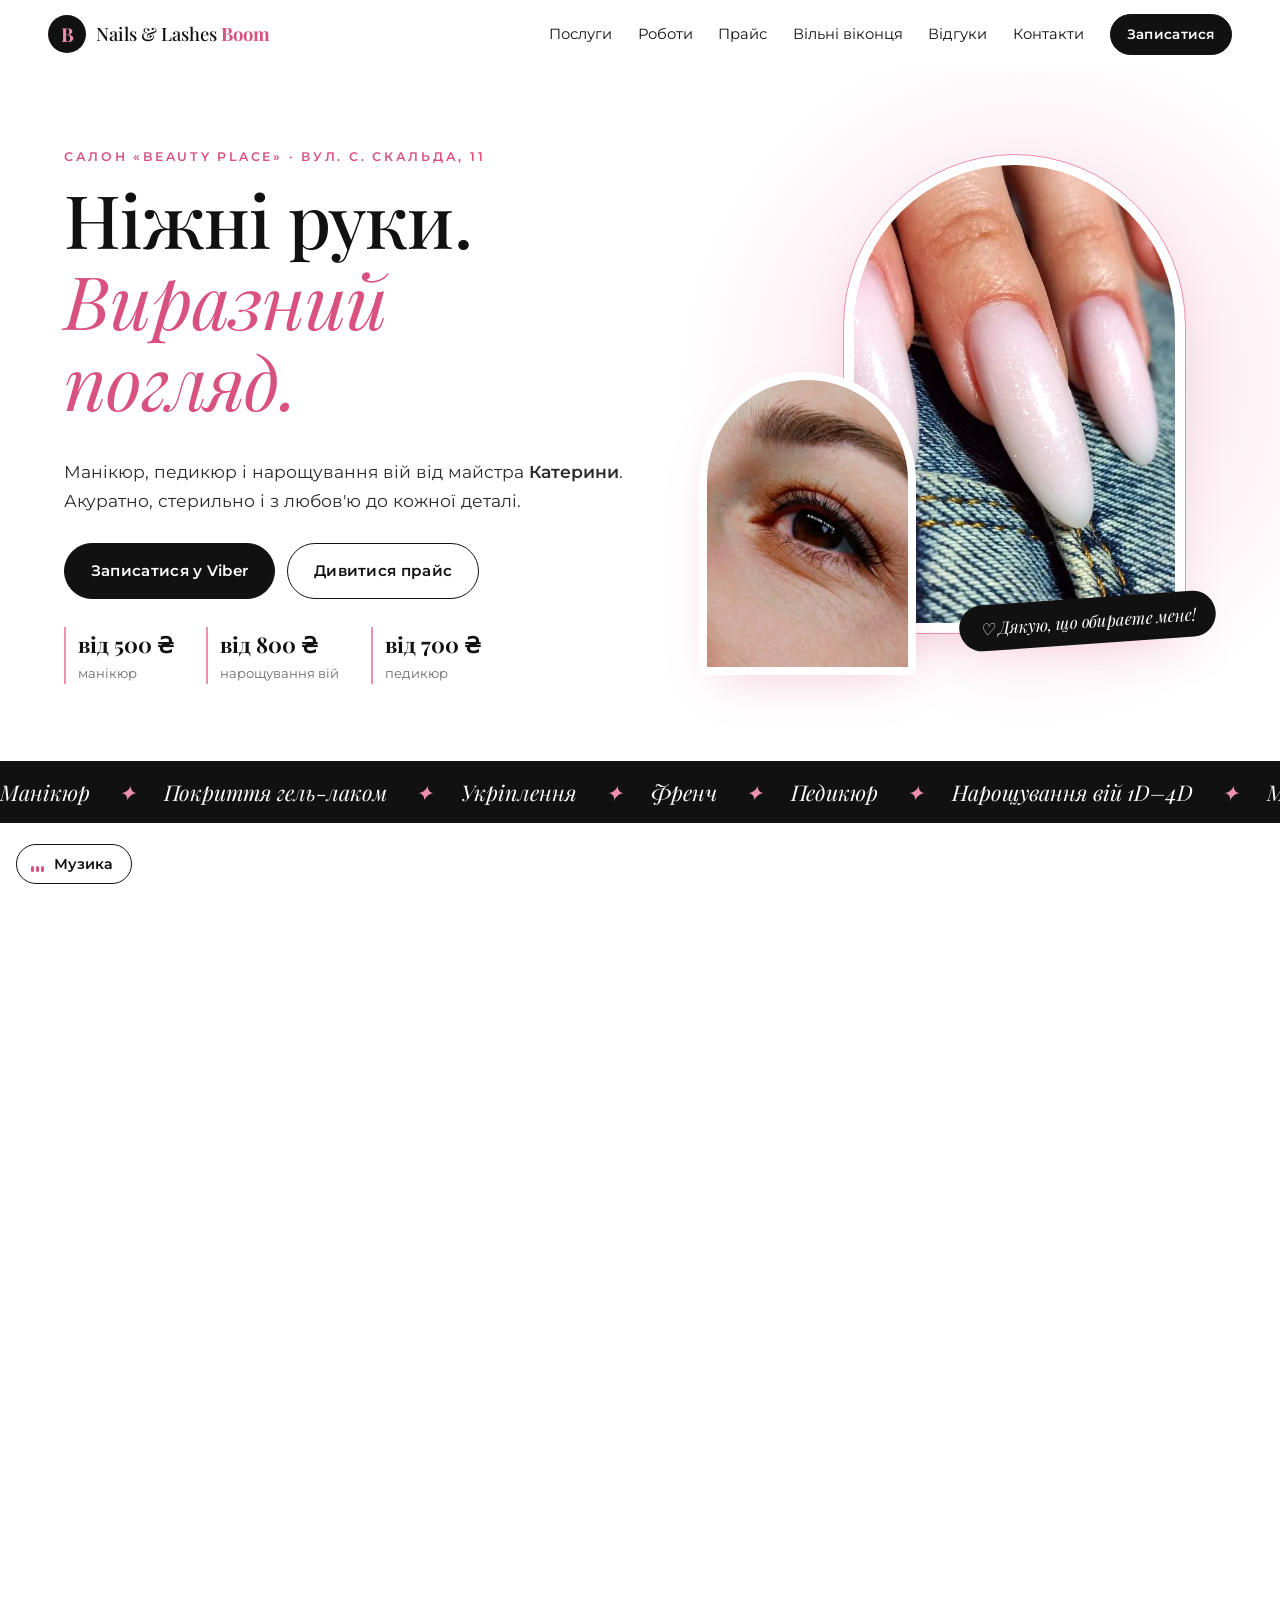
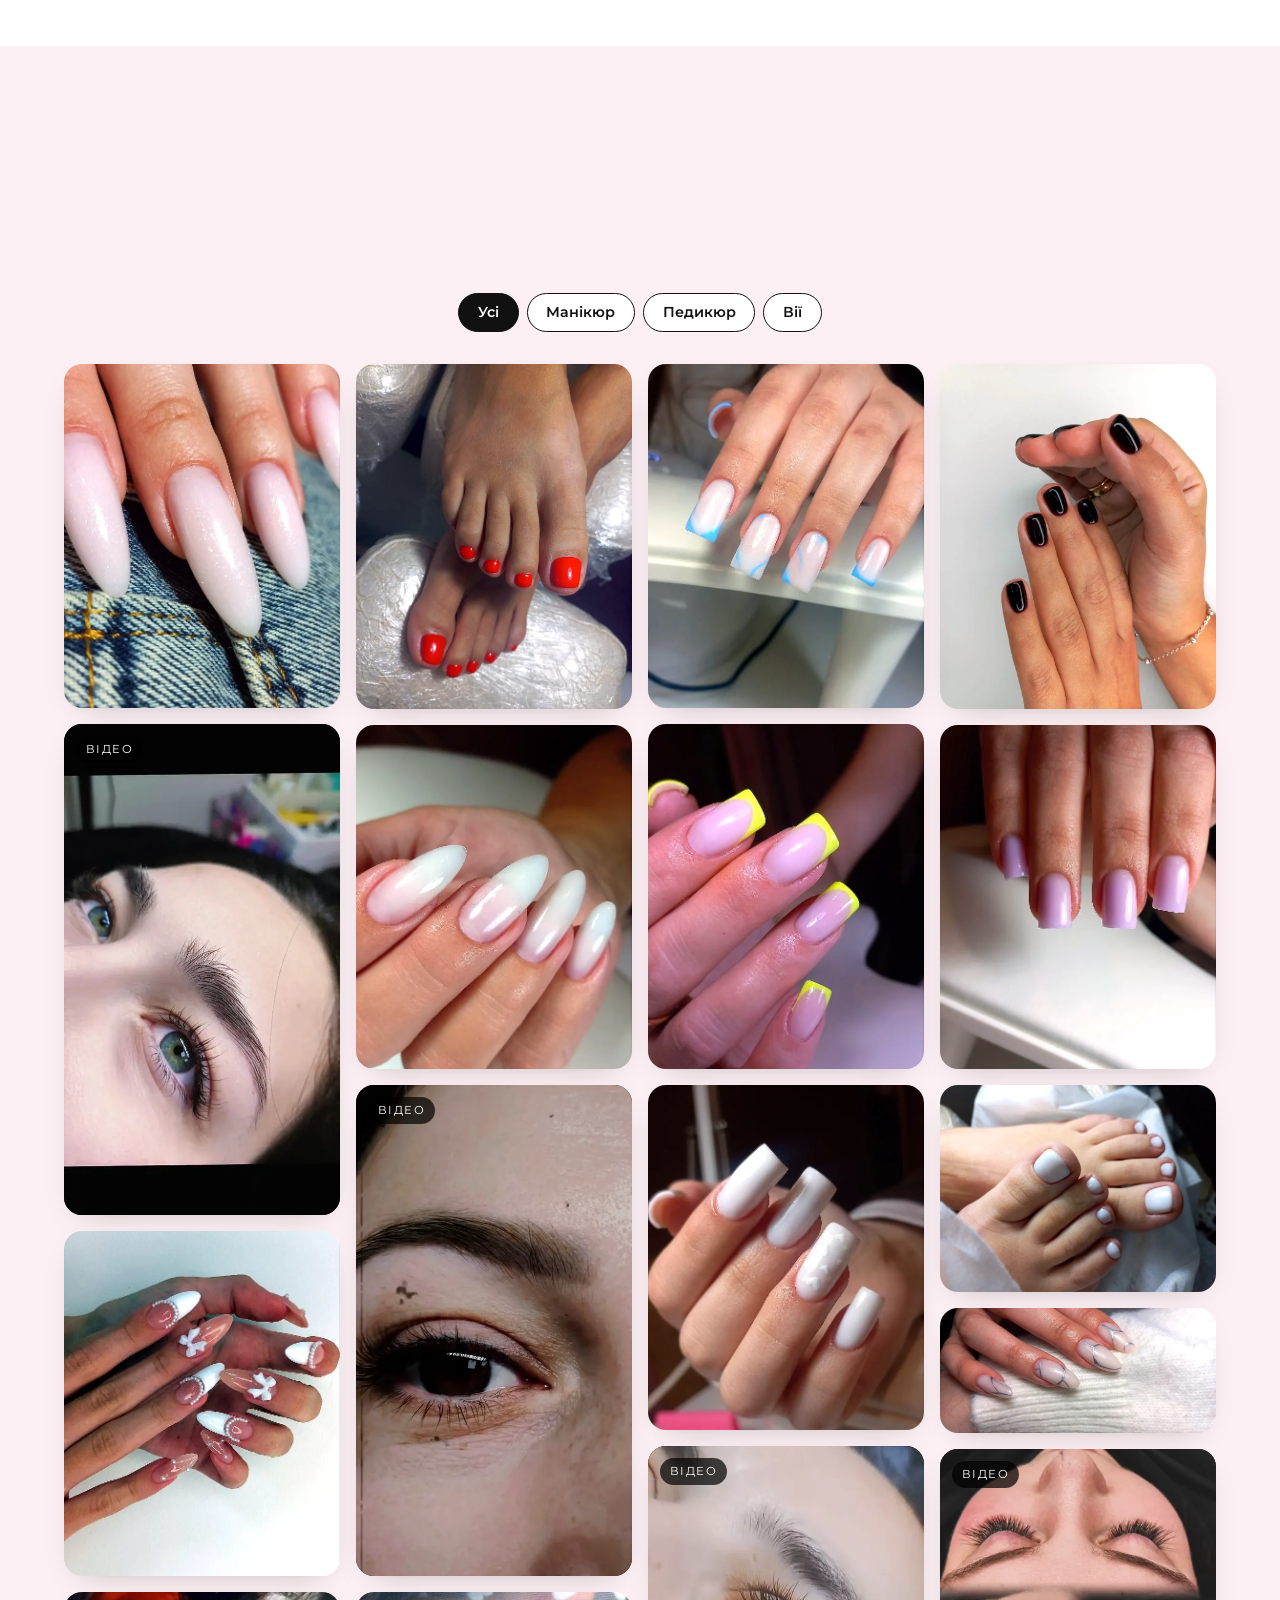
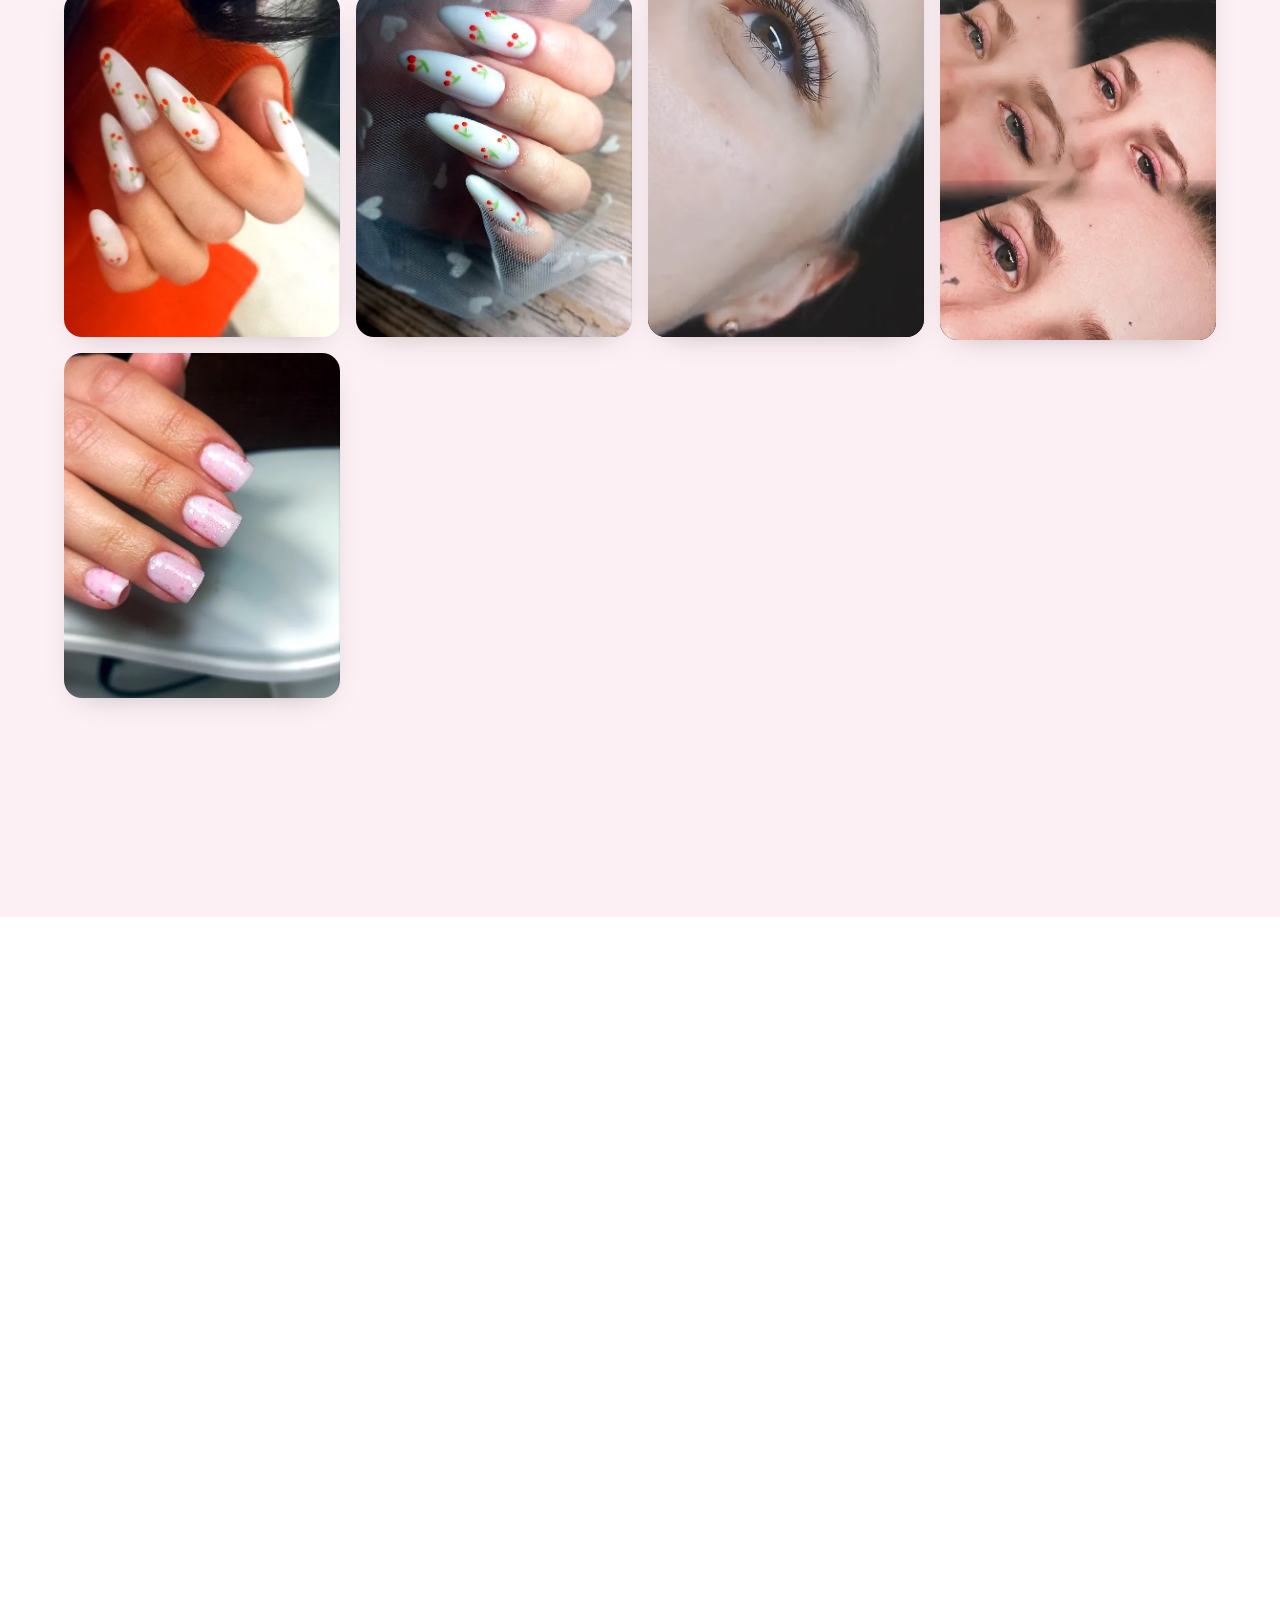
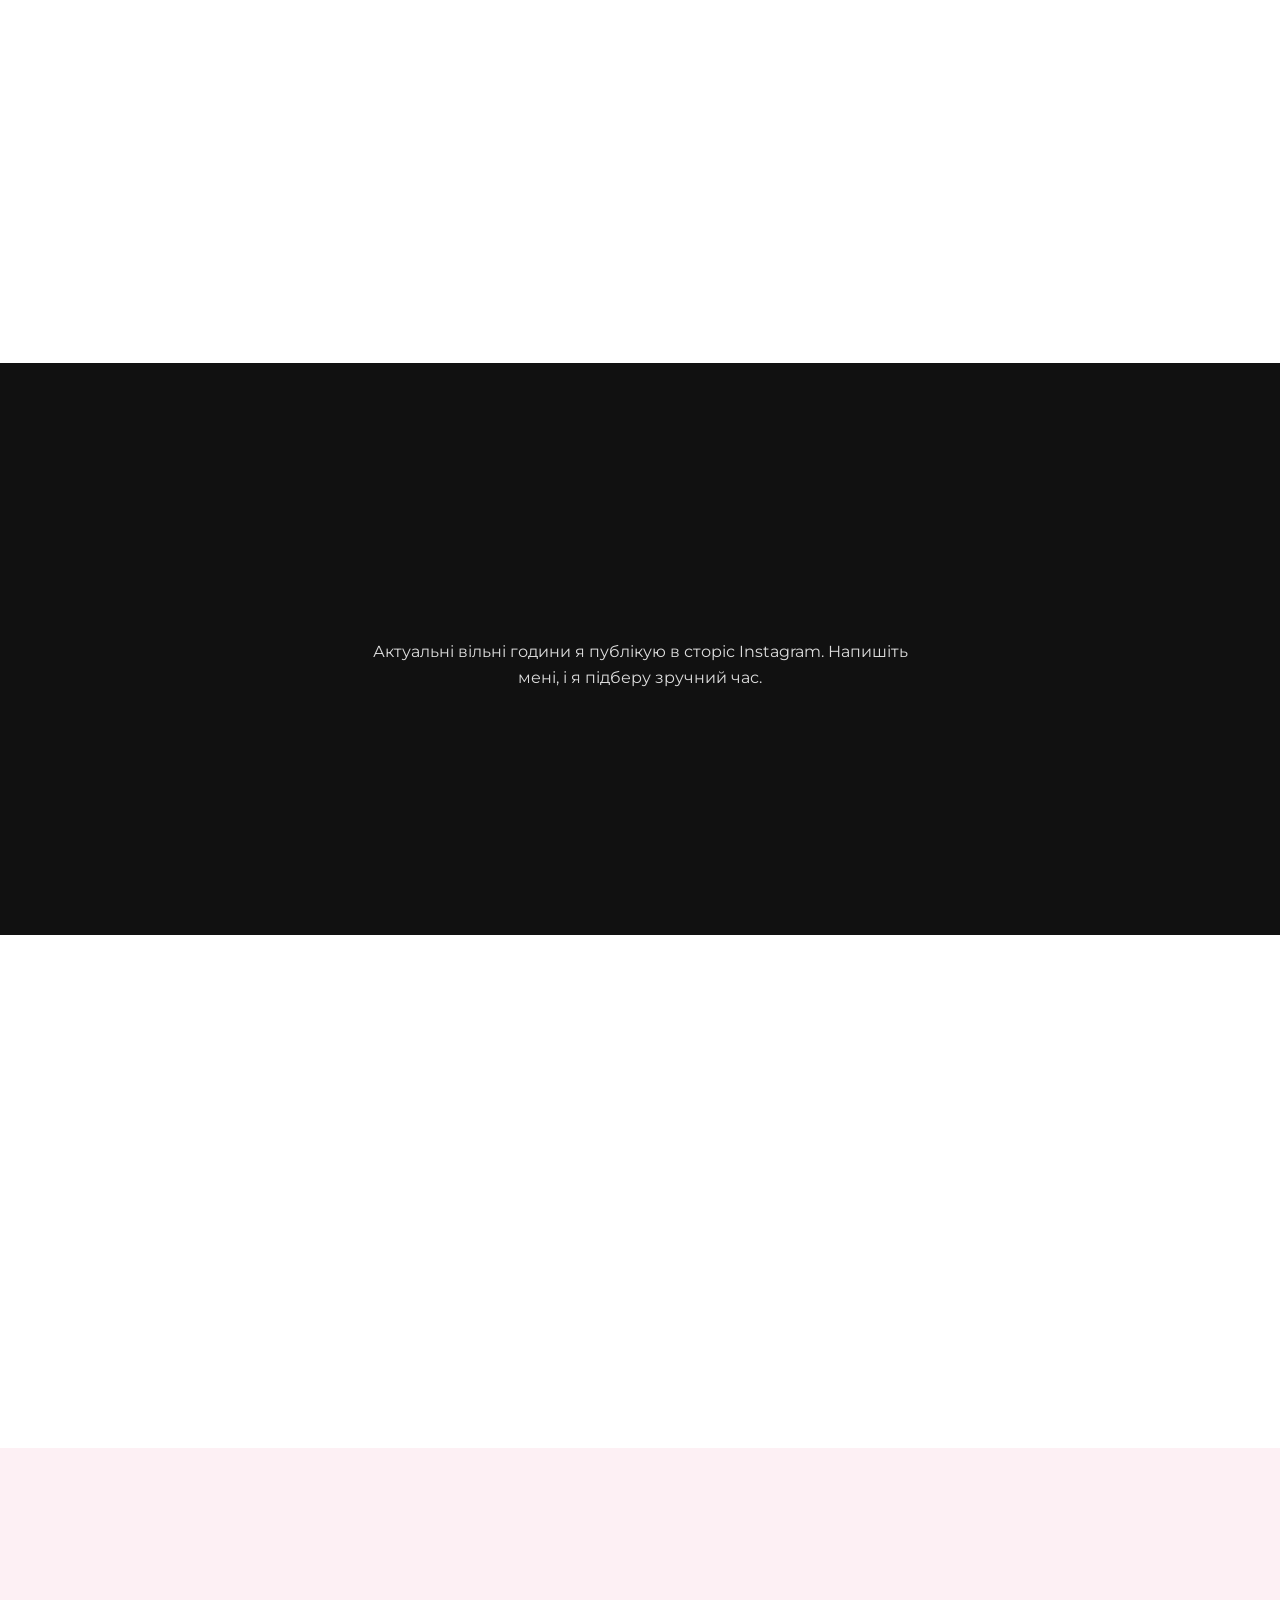
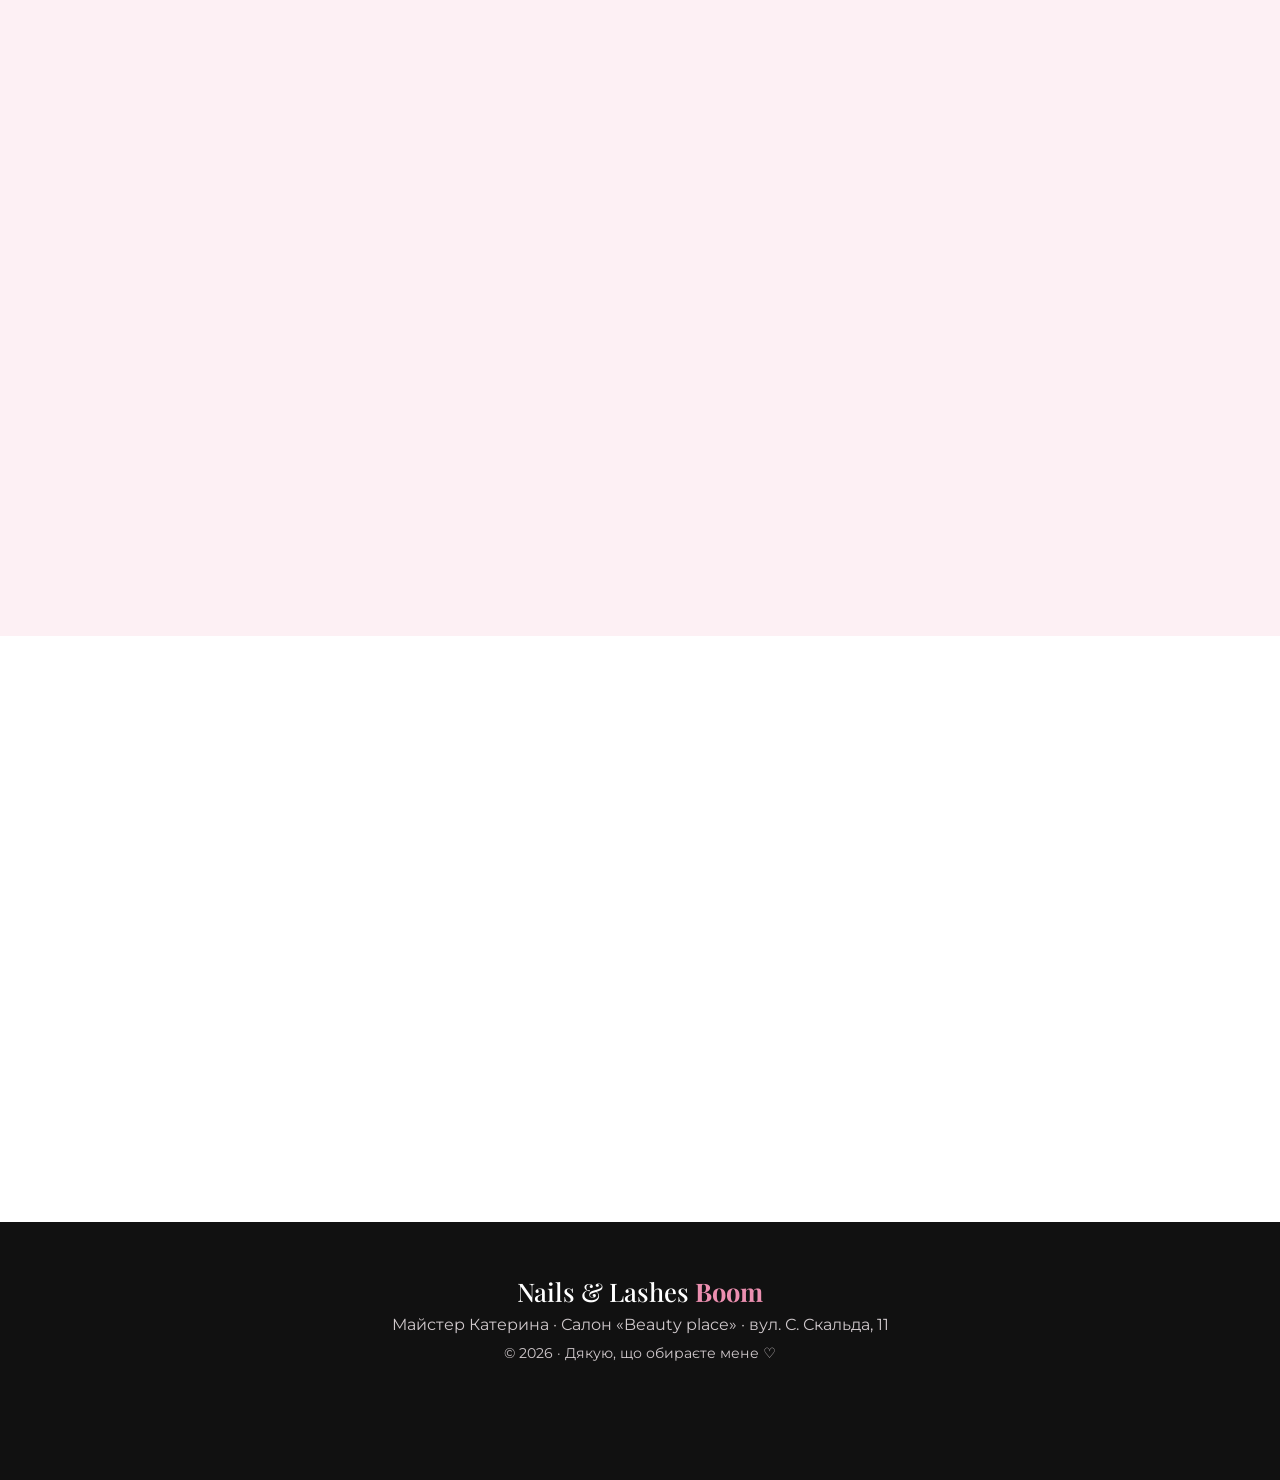
==== index.html @ 3e0c9d3a "Сайт майстра Катерини Co-Authored-By: Claude Opus 5.5 <noreply@anthropic.com>" ====
<!doctype html>
<html lang="uk">
<head>
<meta charset="utf-8">
<meta name="viewport" content="width=device-width, initial-scale=1, viewport-fit=cover">
<meta http-equiv="Content-Security-Policy" content="default-src 'none'; script-src 'self'; style-src 'self'; img-src 'self'; font-src 'self'; media-src 'self'; connect-src 'self'; manifest-src 'self'; frame-src https://www.youtube-nocookie.com; base-uri 'none'; form-action 'none'; object-src 'none'; upgrade-insecure-requests">
<meta name="referrer" content="no-referrer">
<meta http-equiv="Permissions-Policy" content="camera=(), microphone=(), geolocation=(), payment=(), usb=()">
<title>Nails &amp; Lashes Boom · Майстер Катерина · манікюр, педикюр, нарощування вій</title>
<meta name="description" content="Манікюр, педикюр і нарощування вій у салоні «Beauty place», вул. С. Скальда, 11. Майстер Катерина. Запис у Viber 099 284 52 28.">
<meta name="theme-color" content="#ffffff">
<meta property="og:title" content="Nails &amp; Lashes Boom · Майстер Катерина">
<meta property="og:description" content="Манікюр, педикюр, нарощування вій. Салон «Beauty place», вул. С. Скальда, 11.">
<meta property="og:image" content="nails-12.webp">
<meta property="og:type" content="website">
<link rel="icon" href="favicon.svg" type="image/svg+xml">
<link rel="manifest" href="site.webmanifest">
<link rel="preload" href="playfair-display-cyrillic-500-normal.woff2" as="font" type="font/woff2" crossorigin>
<link rel="preload" href="montserrat-cyrillic-400-normal.woff2" as="font" type="font/woff2" crossorigin>
<link rel="stylesheet" href="style.css">
<script src="app.js" defer></script>
</head>
<body>
<a class="skip" href="#main">Перейти до змісту</a>

<header class="top" id="top">
  <a class="brand" href="#top" aria-label="На початок">
    <span class="brand-mark">B</span>
    <span class="brand-text">Nails &amp; Lashes <b>Boom</b></span>
  </a>
  <button class="menu-btn" type="button" aria-expanded="false" aria-controls="nav" aria-label="Меню"><span></span><span></span></button>
  <nav id="nav" class="nav">
    <a href="#services">Послуги</a>
    <a href="#works">Роботи</a>
    <a href="#price">Прайс</a>
    <a href="#free">Вільні віконця</a>
    <a href="#reviews">Відгуки</a>
    <a href="#contacts">Контакти</a>
    <a class="btn btn-small" href="viber://chat?number=%2B380992845228">Записатися</a>
  </nav>
</header>

<main id="main">
  <section class="hero">
    <div class="hero-text reveal">
      <p class="eyebrow">Салон «Beauty place» · вул. С. Скальда, 11</p>
      <h1>Ніжні руки.<br><em>Виразний погляд.</em></h1>
      <p class="lead">Манікюр, педикюр і нарощування вій від майстра <b>Катерини</b>. Акуратно, стерильно і з любов'ю до кожної деталі.</p>
      <div class="cta">
        <a class="btn" href="viber://chat?number=%2B380992845228">Записатися у Viber</a>
        <a class="btn btn-ghost" href="#price">Дивитися прайс</a>
      </div>
      <ul class="hero-facts">
        <li><b>від 500 ₴</b><span>манікюр</span></li>
        <li><b>від 800 ₴</b><span>нарощування вій</span></li>
        <li><b>від 700 ₴</b><span>педикюр</span></li>
      </ul>
    </div>
    <div class="hero-art reveal">
      <div class="arch arch-main"><img src="nails-12.webp" alt="Ніжний рожевий манікюр з мигдалевою формою нігтів" width="577" height="721" fetchpriority="high"></div>
      <div class="arch arch-small"><img src="lashes-hero.webp" alt="Нарощені вії, крупний план" width="540" height="720"></div>
      <span class="sticker">♡ Дякую, що обираєте мене!</span>
    </div>
  </section>

  <div class="marquee" aria-hidden="true"><div class="marquee-track">
    <span>Манікюр</span><span>✦</span><span>Покриття гель-лаком</span><span>✦</span><span>Укріплення</span><span>✦</span><span>Френч</span><span>✦</span><span>Педикюр</span><span>✦</span><span>Нарощування вій 1D–4D</span><span>✦</span>
    <span>Манікюр</span><span>✦</span><span>Покриття гель-лаком</span><span>✦</span><span>Укріплення</span><span>✦</span><span>Френч</span><span>✦</span><span>Педикюр</span><span>✦</span><span>Нарощування вій 1D–4D</span><span>✦</span>
  </div></div>

  <section class="section" id="services">
    <div class="section-head reveal">
      <p class="eyebrow">Послуги</p>
      <h2>Що я роблю</h2>
    </div>
    <div class="services">
      <article class="service reveal">
        <img src="nails-02.webp" alt="Манікюр з дизайном: френч з перлинками і квіточками" width="577" height="721" loading="lazy">
        <div class="service-body">
          <h3>Манікюр і педикюр</h3>
          <p>Чистка, покриття, укріплення, корекція та дизайн: френч, блискітки, стемпінг, наліпки, мінімалізм.</p>
          <a class="more" href="https://www.instagram.com/nails_boom_02/" target="_blank" rel="noopener noreferrer">@nails_boom_02 →</a>
        </div>
      </article>
      <article class="service service-dark reveal">
        <img src="lashes-service.webp" alt="Нарощені вії, крупний план" width="540" height="700" loading="lazy">
        <div class="service-body">
          <h3>Нарощування вій</h3>
          <p>Класика, 1,5D, 2D, 3D, 4D, куточки та корекція. Підберу ефект під форму очей.</p>
          <a class="more" href="https://www.instagram.com/lashes_boom_02/" target="_blank" rel="noopener noreferrer">@lashes_boom_02 →</a>
        </div>
      </article>
    </div>
  </section>

  <section class="section section-tint" id="works">
    <div class="section-head reveal">
      <p class="eyebrow">Портфоліо</p>
      <h2>Мої роботи</h2>
    </div>
    <div class="tabs" role="tablist" aria-label="Категорії робіт">
      <button type="button" role="tab" class="tab is-active" aria-selected="true" data-filter="all">Усі</button>
      <button type="button" role="tab" class="tab" aria-selected="false" data-filter="nails">Манікюр</button>
      <button type="button" role="tab" class="tab" aria-selected="false" data-filter="pedi">Педикюр</button>
      <button type="button" role="tab" class="tab" aria-selected="false" data-filter="lashes">Вії</button>
    </div>
    <div class="gallery" id="gallery">
      <figure class="g nails"><a href="nails-12.webp"><img src="nails-12.webp" alt="Довгі мигдалеві нігті, ніжно-рожевий з шимером" width="577" height="721" loading="lazy"></a></figure>
      <figure class="g lashes tall"><video src="lashes-1.mp4" poster="lashes-1.webp" muted loop playsinline preload="none" aria-label="Відео: нарощування вій, результат"></video><span class="g-badge">відео</span></figure>
      <figure class="g nails"><a href="nails-02.webp"><img src="nails-02.webp" alt="Френч з перлинками і білими квіточками" width="577" height="721" loading="lazy"></a></figure>
      <figure class="g nails"><a href="nails-10.webp"><img src="nails-10.webp" alt="Мигдалеві нігті з вишеньками" width="577" height="721" loading="lazy"></a></figure>
      <figure class="g nails"><a href="nails-04.webp"><img src="nails-04.webp" alt="Рожевий манікюр з блискітками" width="577" height="721" loading="lazy"></a></figure>
      <figure class="g pedi"><a href="pedi-02.webp"><img src="pedi-02.webp" alt="Педикюр з яскравим червоним покриттям" width="900" height="1125" loading="lazy"></a></figure>
      <figure class="g nails"><a href="nails-01.webp"><img src="nails-01.webp" alt="Молочний мигдалевий манікюр" width="577" height="721" loading="lazy"></a></figure>
      <figure class="g lashes tall"><video src="lashes-2.mp4" poster="lashes-2.webp" muted loop playsinline preload="none" aria-label="Відео: вії до і після"></video><span class="g-badge">відео</span></figure>
      <figure class="g nails"><a href="nails-11.webp"><img src="nails-11.webp" alt="Білі нігті з вишеньками на фоні фатину" width="577" height="721" loading="lazy"></a></figure>
      <figure class="g nails"><a href="nails-03.webp"><img src="nails-03.webp" alt="Квадратні нігті з блакитним френчем" width="577" height="721" loading="lazy"></a></figure>
      <figure class="g nails"><a href="nails-08.webp"><img src="nails-08.webp" alt="Неоновий жовтий френч" width="577" height="721" loading="lazy"></a></figure>
      <figure class="g nails"><a href="nails-07.webp"><img src="nails-07.webp" alt="Сірі нігті з об'ємним дизайном" width="577" height="721" loading="lazy"></a></figure>
      <figure class="g lashes tall"><video src="lashes-3.mp4" poster="lashes-3.webp" muted loop playsinline preload="none" aria-label="Відео: процес нарощування вій"></video><span class="g-badge">відео</span></figure>
      <figure class="g nails"><a href="nails-09.webp"><img src="nails-09.webp" alt="Короткі нігті, глибокий бордовий колір" width="900" height="1125" loading="lazy"></a></figure>
      <figure class="g nails"><a href="nails-06.webp"><img src="nails-06.webp" alt="Бузковий манікюр, квадратна форма" width="577" height="721" loading="lazy"></a></figure>
      <figure class="g pedi wide"><a href="pedi-01.webp"><img src="pedi-01.webp" alt="Педикюр з білим покриттям" width="900" height="675" loading="lazy"></a></figure>
      <figure class="g nails wide"><a href="nails-05.webp"><img src="nails-05.webp" alt="Нюдовий манікюр з тонкими лініями" width="900" height="406" loading="lazy"></a></figure>
      <figure class="g lashes tall"><video src="lashes-4.mp4" poster="lashes-4.webp" muted loop playsinline preload="none" aria-label="Відео: ефект нарощених вій"></video><span class="g-badge">відео</span></figure>
    </div>
    <p class="center reveal"><a class="btn btn-ghost" href="https://www.instagram.com/nails_boom_02/" target="_blank" rel="noopener noreferrer">Більше робіт в Instagram</a></p>
  </section>

  <section class="section" id="price">
    <div class="section-head reveal">
      <p class="eyebrow">Прайс</p>
      <h2>Ціни, ₴</h2>
    </div>
    <div class="price-grid">
      <div class="price-card reveal">
        <h3>Манікюр</h3>
        <ul class="plist">
          <li><span>Манікюр (чистка)</span><b>500</b></li>
          <li><span>Покриття / корекція з укріпленням, S</span><b>800</b></li>
          <li><span>Покриття / корекція з укріпленням, M</span><b>900</b></li>
          <li><span>Зняття (від іншого майстра)</span><b>100</b></li>
          <li><span>Зняття + манікюр (без покриття)</span><b>600</b></li>
          <li><span>Ремонт / нарощення 1 нігтя</span><b>50</b></li>
          <li><span>Дизайн 1 нігтя</span><b>10</b></li>
        </ul>
        <p class="tags"><span>Френч</span><span>Блискітки</span><span>Наліпки</span><span>Стемпінг</span><span>Мінімалізм</span></p>
      </div>
      <div class="price-card reveal">
        <h3>Педикюр</h3>
        <ul class="plist">
          <li><span>Гігієна <small>чистка стопи і пальців без покриття</small></span><b>700</b></li>
          <li><span>Естетика <small>чистка пальців + покриття</small></span><b>800</b></li>
          <li><span>Комплекс <small>чистка стопи і пальців + покриття</small></span><b>900</b></li>
        </ul>
      </div>
      <div class="price-card price-dark reveal">
        <h3>Нарощування вій</h3>
        <ul class="plist">
          <li><span>Класика</span><b>800</b></li>
          <li><span>1,5D</span><b>850</b></li>
          <li><span>2D</span><b>900</b></li>
          <li><span>3D</span><b>950</b></li>
          <li><span>4D</span><b>1000</b></li>
          <li><span>Корекція</span><b>700</b></li>
          <li><span>Куточки</span><b>500</b></li>
          <li><span>Зняття (від іншого майстра)</span><b>200</b></li>
        </ul>
      </div>
    </div>
    <p class="center small reveal"><a href="price.jpg" download>Завантажити прайс картинкою</a></p>
  </section>

  <section class="section section-dark" id="free">
    <div class="section-head reveal">
      <p class="eyebrow">Запис</p>
      <h2>Вільні віконця</h2>
      <p class="muted" id="free-updated"></p>
    </div>
    <div class="slots" id="slots" aria-live="polite"></div>
    <div class="slots-empty" id="slots-empty" hidden>
      <p>Актуальні вільні години я публікую в сторіс Instagram. Напишіть мені, і я підберу зручний час.</p>
    </div>
    <div class="cta center reveal">
      <a class="btn btn-pink" href="viber://chat?number=%2B380992845228">Написати у Viber</a>
      <a class="btn btn-ghost-light" href="https://www.instagram.com/nails_boom_02/" target="_blank" rel="noopener noreferrer">Сторіс манікюр</a>
      <a class="btn btn-ghost-light" href="https://www.instagram.com/lashes_boom_02/" target="_blank" rel="noopener noreferrer">Сторіс вії</a>
    </div>
  </section>

  <section class="section" id="reviews">
    <div class="section-head reveal">
      <p class="eyebrow">Відгуки</p>
      <h2>Що кажуть клієнтки</h2>
    </div>
    <div class="reviews" id="reviews-list"></div>
    <div class="reviews-empty reveal" id="reviews-empty" hidden>
      <p>Тут з'являться відгуки моїх клієнток. Були у мене? Буду дуже вдячна за кілька слів у Viber або Instagram ♡</p>
    </div>
  </section>

  <section class="section section-tint about" id="about">
    <div class="about-art reveal">
      <div class="arch"><img src="master-01.webp" alt="Майстер Катерина в салоні" width="577" height="1280" loading="lazy"></div>
    </div>
    <div class="about-text reveal">
      <p class="eyebrow">Про майстра</p>
      <h2>Привіт, я Катерина</h2>
      <p>Я майстер манікюру, педикюру та нарощування вій. Працюю в затишному салоні «Beauty place», де кожна гостя може розслабитися, поки я дбаю про її руки, ніжки чи погляд.</p>
      <ul class="checks">
        <li>Стерилізація інструментів після кожної клієнтки</li>
        <li>Якісні матеріали для покриття і вій</li>
        <li>Дизайн під ваш настрій: від мінімалізму до яскравого френчу</li>
      </ul>
    </div>
  </section>

  <section class="section" id="contacts">
    <div class="section-head reveal">
      <p class="eyebrow">Контакти</p>
      <h2>Чекаю на вас</h2>
    </div>
    <div class="contacts">
      <a class="contact reveal" href="https://www.google.com/maps/search/?api=1&amp;query=%D0%B2%D1%83%D0%BB.+%D0%A1.+%D0%A1%D0%BA%D0%B0%D0%BB%D1%8C%D0%B4%D0%B0+11+Beauty+place" target="_blank" rel="noopener noreferrer">
        <span class="ic" aria-hidden="true">⌖</span>
        <span><b>Салон «Beauty place»</b>вул. С. Скальда, 11<small>Відкрити на карті</small></span>
      </a>
      <a class="contact reveal" href="viber://chat?number=%2B380992845228">
        <span class="ic" aria-hidden="true">✆</span>
        <span><b>Viber</b>099 284 52 28<small>Написати для запису</small></span>
      </a>
      <a class="contact reveal" href="tel:+380992845228">
        <span class="ic" aria-hidden="true">☏</span>
        <span><b>Телефон</b>+380 99 284 52 28<small>Подзвонити</small></span>
      </a>
      <a class="contact reveal" href="https://www.instagram.com/nails_boom_02/" target="_blank" rel="noopener noreferrer">
        <span class="ic" aria-hidden="true">◎</span>
        <span><b>Instagram · манікюр</b>@nails_boom_02<small>Роботи і сторіс</small></span>
      </a>
      <a class="contact reveal" href="https://www.instagram.com/lashes_boom_02/" target="_blank" rel="noopener noreferrer">
        <span class="ic" aria-hidden="true">◎</span>
        <span><b>Instagram · вії</b>@lashes_boom_02<small>Роботи і сторіс</small></span>
      </a>
    </div>
  </section>
</main>

<footer class="footer">
  <p class="footer-brand">Nails &amp; Lashes <b>Boom</b></p>
  <p>Майстер Катерина · Салон «Beauty place» · вул. С. Скальда, 11</p>
  <p class="small">© <span id="year">2026</span> · Дякую, що обираєте мене ♡</p>
</footer>

<div class="player" id="player">
  <button class="player-btn" id="player-btn" type="button" aria-expanded="false" aria-controls="player-box">
    <span class="eq" aria-hidden="true"><i></i><i></i><i></i></span>
    <span class="player-label">Музика</span>
  </button>
  <div class="player-box" id="player-box" hidden>
    <div class="player-frame" id="player-frame"></div>
    <p class="player-note">Плеєр YouTube. <a href="https://music.youtube.com/watch?v=OoqVcoAYOPM" target="_blank" rel="noopener noreferrer">Відкрити в YouTube Music</a></p>
  </div>
</div>

<div class="lightbox" id="lightbox" hidden>
  <button type="button" class="lb-close" aria-label="Закрити">×</button>
  <button type="button" class="lb-prev" aria-label="Попереднє фото">‹</button>
  <img alt="" id="lb-img">
  <button type="button" class="lb-next" aria-label="Наступне фото">›</button>
</div>

<a class="fab" href="viber://chat?number=%2B380992845228" aria-label="Записатися у Viber">Записатися</a>
</body>
</html>
---- style.css ----
@font-face{font-family:"Playfair";font-style:normal;font-weight:500;font-display:swap;src:url(playfair-display-cyrillic-500-normal.woff2) format("woff2");unicode-range:U+0301,U+0400-045F,U+0490-0491,U+04B0-04B1,U+2116}
@font-face{font-family:"Playfair";font-style:normal;font-weight:500;font-display:swap;src:url(playfair-display-latin-500-normal.woff2) format("woff2");unicode-range:U+0000-00FF,U+0131,U+0152-0153,U+02BB-02BC,U+02C6,U+02DA,U+02DC,U+2000-206F,U+20AC,U+2122,U+2191,U+2193,U+2212,U+2215,U+FEFF,U+FFFD}
@font-face{font-family:"Playfair";font-style:normal;font-weight:700;font-display:swap;src:url(playfair-display-cyrillic-700-normal.woff2) format("woff2");unicode-range:U+0301,U+0400-045F,U+0490-0491,U+04B0-04B1,U+2116}
@font-face{font-family:"Playfair";font-style:normal;font-weight:700;font-display:swap;src:url(playfair-display-latin-700-normal.woff2) format("woff2");unicode-range:U+0000-00FF,U+0131,U+0152-0153,U+02BB-02BC,U+02C6,U+02DA,U+02DC,U+2000-206F,U+20AC,U+2122,U+2191,U+2193,U+2212,U+2215,U+FEFF,U+FFFD}
@font-face{font-family:"Playfair";font-style:italic;font-weight:400;font-display:swap;src:url(playfair-display-cyrillic-400-italic.woff2) format("woff2");unicode-range:U+0301,U+0400-045F,U+0490-0491,U+04B0-04B1,U+2116}
@font-face{font-family:"Playfair";font-style:italic;font-weight:400;font-display:swap;src:url(playfair-display-latin-400-italic.woff2) format("woff2");unicode-range:U+0000-00FF,U+0131,U+0152-0153,U+02BB-02BC,U+02C6,U+02DA,U+02DC,U+2000-206F,U+20AC,U+2122,U+2191,U+2193,U+2212,U+2215,U+FEFF,U+FFFD}
@font-face{font-family:"Montserrat";font-style:normal;font-weight:400;font-display:swap;src:url(montserrat-cyrillic-400-normal.woff2) format("woff2");unicode-range:U+0301,U+0400-045F,U+0490-0491,U+04B0-04B1,U+2116}
@font-face{font-family:"Montserrat";font-style:normal;font-weight:400;font-display:swap;src:url(montserrat-latin-400-normal.woff2) format("woff2");unicode-range:U+0000-00FF,U+0131,U+0152-0153,U+02BB-02BC,U+02C6,U+02DA,U+02DC,U+2000-206F,U+20AC,U+2122,U+2191,U+2193,U+2212,U+2215,U+FEFF,U+FFFD}
@font-face{font-family:"Montserrat";font-style:normal;font-weight:600;font-display:swap;src:url(montserrat-cyrillic-600-normal.woff2) format("woff2");unicode-range:U+0301,U+0400-045F,U+0490-0491,U+04B0-04B1,U+2116}
@font-face{font-family:"Montserrat";font-style:normal;font-weight:600;font-display:swap;src:url(montserrat-latin-600-normal.woff2) format("woff2");unicode-range:U+0000-00FF,U+0131,U+0152-0153,U+02BB-02BC,U+02C6,U+02DA,U+02DC,U+2000-206F,U+20AC,U+2122,U+2191,U+2193,U+2212,U+2215,U+FEFF,U+FFFD}

:root{
  --white:#fff;
  --blush:#fdf0f4;
  --blush-2:#f9dbe5;
  --pink:#ec8fb0;
  --pink-deep:#d9527f;
  --ink:#111;
  --ink-2:#2b2b2b;
  --muted:#6f6a6c;
  --line:#f0d3dd;
  --radius:22px;
  --serif:"Playfair",Georgia,"Times New Roman",serif;
  --sans:"Montserrat",system-ui,-apple-system,"Segoe UI",Roboto,Arial,sans-serif;
  --shadow:0 18px 50px -20px rgba(217,82,127,.35);
  color-scheme:light;
}
*{box-sizing:border-box}
html{scroll-behavior:smooth;-webkit-text-size-adjust:100%}
body{margin:0;background:var(--white);color:var(--ink);font:400 16px/1.65 var(--sans);overflow-x:hidden}
img,video{display:block;max-width:100%;height:auto}
a{color:inherit}
h1,h2,h3{font-family:var(--serif);font-weight:500;line-height:1.1;margin:0 0 .5em}
h1{font-size:clamp(2.4rem,6vw,4.6rem);letter-spacing:-.01em}
h1 em,h2 em{font-style:italic;font-weight:400;color:var(--pink-deep)}
h2{font-size:clamp(2rem,4.5vw,3.2rem)}
h3{font-size:1.5rem}
.skip{position:absolute;left:-9999px;top:0}
.skip:focus{left:16px;top:16px;z-index:100;background:var(--ink);color:#fff;padding:8px 14px;border-radius:999px}
:focus-visible{outline:2px solid var(--pink-deep);outline-offset:3px}
.eyebrow{font-size:.78rem;font-weight:600;letter-spacing:.22em;text-transform:uppercase;color:var(--pink-deep);margin:0 0 .9em}
.muted{color:var(--muted)}
.small{font-size:.88rem}
.center{text-align:center;justify-content:center}

/* buttons */
.btn{display:inline-flex;align-items:center;justify-content:center;gap:.5em;padding:.95em 1.7em;border-radius:999px;background:var(--ink);color:#fff;text-decoration:none;font-weight:600;font-size:.95rem;letter-spacing:.02em;border:1.5px solid var(--ink);transition:transform .2s,background .2s,color .2s,box-shadow .2s}
.btn:hover{transform:translateY(-2px);box-shadow:var(--shadow);background:var(--pink-deep);border-color:var(--pink-deep)}
.btn-ghost{background:transparent;color:var(--ink)}
.btn-ghost:hover{color:#fff}
.btn-pink{background:var(--pink);border-color:var(--pink);color:var(--ink)}
.btn-ghost-light{background:transparent;color:#fff;border-color:rgba(255,255,255,.5)}
.btn-small{padding:.6em 1.2em;font-size:.85rem}

/* header */
.top{position:sticky;top:0;z-index:40;display:flex;align-items:center;justify-content:space-between;gap:16px;padding:14px clamp(16px,4vw,48px);background:rgba(255,255,255,.86);backdrop-filter:blur(14px);-webkit-backdrop-filter:blur(14px);border-bottom:1px solid transparent;transition:border-color .3s}
.top.scrolled{border-color:var(--line)}
.brand{display:flex;align-items:center;gap:10px;text-decoration:none}
.brand-mark{display:grid;place-items:center;width:38px;height:38px;border-radius:50%;background:var(--ink);color:var(--pink);font:700 1.2rem var(--serif)}
.brand-text{font-family:var(--serif);font-size:1.15rem}
.brand-text b{color:var(--pink-deep);font-weight:700}
.nav{display:flex;align-items:center;gap:clamp(12px,2vw,28px)}
.nav a:not(.btn){text-decoration:none;font-size:.92rem;position:relative}
.nav a:not(.btn)::after{content:"";position:absolute;left:0;right:0;bottom:-4px;height:1.5px;background:var(--pink-deep);transform:scaleX(0);transition:transform .25s}
.nav a:not(.btn):hover::after{transform:scaleX(1)}
.menu-btn{display:none;width:44px;height:44px;border:0;background:transparent;cursor:pointer;position:relative}
.menu-btn span{position:absolute;left:11px;right:11px;height:2px;background:var(--ink);transition:transform .3s}
.menu-btn span:first-child{top:17px}.menu-btn span:last-child{top:25px}
.menu-btn[aria-expanded="true"] span:first-child{transform:translateY(4px) rotate(45deg)}
.menu-btn[aria-expanded="true"] span:last-child{transform:translateY(-4px) rotate(-45deg)}

/* hero */
.hero{overflow-x:clip;display:grid;grid-template-columns:1.05fr .95fr;gap:clamp(24px,5vw,72px);align-items:center;padding:clamp(32px,6vw,80px) clamp(16px,5vw,72px) clamp(48px,6vw,90px);max-width:1280px;margin:0 auto;position:relative}
.hero::before{content:"";position:absolute;right:-10%;top:-10%;width:60vw;height:60vw;max-width:760px;max-height:760px;border-radius:50%;background:radial-gradient(circle,var(--blush-2) 0%,rgba(253,240,244,0) 65%);z-index:-1}
.lead{font-size:1.08rem;color:var(--ink-2);max-width:34em}
.cta{display:flex;flex-wrap:wrap;gap:12px;margin:28px 0}
.hero-facts{display:flex;flex-wrap:wrap;gap:12px 32px;list-style:none;padding:0;margin:8px 0 0}
.hero-facts li{display:flex;flex-direction:column;border-left:2px solid var(--pink);padding-left:12px}
.hero-facts b{font-family:var(--serif);font-size:1.35rem;font-weight:700}
.hero-facts span{font-size:.82rem;color:var(--muted)}
.hero-art{position:relative;min-height:520px}
.arch{border-radius:999px 999px 28px 28px;overflow:hidden;background:var(--blush);box-shadow:var(--shadow)}
.arch img{width:100%;height:100%;object-fit:cover}
.arch-main{position:absolute;right:6%;top:0;width:66%;aspect-ratio:4/5.6;border:10px solid #fff;outline:1.5px solid var(--pink)}
.arch-small{position:absolute;left:0;bottom:0;width:42%;aspect-ratio:3/4.2;border:8px solid #fff}
.sticker{position:absolute;right:0;bottom:6%;background:var(--ink);color:#fff;font:italic 400 1.05rem var(--serif);padding:12px 20px;border-radius:999px;transform:rotate(-4deg);box-shadow:var(--shadow)}

/* marquee */
.marquee{background:var(--ink);color:#fff;overflow:hidden;padding:16px 0;border-block:1px solid var(--ink)}
.marquee-track{display:flex;gap:28px;width:max-content;animation:marquee 38s linear infinite;font:italic 400 1.35rem var(--serif);white-space:nowrap}
.marquee-track span:nth-child(even){color:var(--pink)}
@keyframes marquee{to{transform:translateX(-50%)}}

/* sections */
.section{padding:clamp(64px,9vw,120px) clamp(16px,5vw,72px)}
.section>*{max-width:1180px;margin-left:auto;margin-right:auto}
.section-tint{background:var(--blush)}
.section-dark{background:var(--ink);color:#fff}
.section-dark .muted{color:#bdb5b8}
.section-dark .eyebrow{color:var(--pink)}
.section-head{text-align:center;margin-bottom:44px}

/* services */
.services{display:grid;grid-template-columns:1fr 1fr;gap:28px}
.service{position:relative;border-radius:var(--radius);overflow:hidden;min-height:460px;display:flex;align-items:flex-end;isolation:isolate}
.service img{position:absolute;inset:0;width:100%;height:100%;object-fit:cover;z-index:-2;transition:transform .8s}
.service:hover img{transform:scale(1.05)}
.service::after{content:"";position:absolute;inset:0;z-index:-1;background:linear-gradient(180deg,rgba(255,255,255,0) 35%,rgba(255,255,255,.95) 85%)}
.service-dark::after{background:linear-gradient(180deg,rgba(0,0,0,0) 35%,rgba(10,10,10,.92) 85%)}
.service-dark{color:#fff}
.service-body{padding:32px}
.service-body p{margin:0 0 14px;max-width:30em}
.more{font-weight:600;text-decoration:none;color:var(--pink-deep)}
.service-dark .more{color:var(--pink)}

/* gallery */
.tabs{display:flex;justify-content:center;flex-wrap:wrap;gap:8px;margin-bottom:32px}
.tab{font:600 .9rem var(--sans);padding:.65em 1.3em;border-radius:999px;border:1.5px solid var(--ink);background:#fff;color:var(--ink);cursor:pointer;transition:background .2s,color .2s}
.tab.is-active,.tab:hover{background:var(--ink);color:#fff}
.gallery{columns:4 240px;column-gap:16px}
.g{position:relative;margin:0 0 16px;break-inside:avoid;border-radius:18px;overflow:hidden;background:#fff;box-shadow:0 10px 30px -18px rgba(0,0,0,.35)}
.g a{display:block;cursor:zoom-in}
.g img,.g video{width:100%;transition:transform .6s}
.g:hover img{transform:scale(1.04)}
.g video{aspect-ratio:9/16;object-fit:cover;background:#000;cursor:pointer}
.g-badge{position:absolute;top:12px;left:12px;background:rgba(0,0,0,.7);color:#fff;font-size:.72rem;letter-spacing:.12em;text-transform:uppercase;padding:4px 10px;border-radius:999px;pointer-events:none}
.g.is-hidden{display:none}
.center .btn,.center a{margin-top:16px}

/* price */
.price-grid{display:grid;grid-template-columns:repeat(3,1fr);gap:24px;align-items:start}
.price-card{background:#fff;border:1.5px solid var(--line);border-radius:var(--radius);padding:32px 28px;box-shadow:0 20px 50px -35px rgba(217,82,127,.5)}
.price-card h3{display:inline-block;background:linear-gradient(transparent 55%,var(--blush-2) 55%);padding:0 6px}
.price-dark{background:var(--ink);color:#fff;border-color:var(--ink)}
.price-dark h3{background:linear-gradient(transparent 55%,rgba(236,143,176,.45) 55%)}
.plist{list-style:none;margin:0;padding:0}
.plist li{display:flex;align-items:baseline;gap:8px;padding:10px 0;border-bottom:1px dashed var(--line)}
.price-dark .plist li{border-color:rgba(255,255,255,.18)}
.plist li span{flex:1}
.plist small{display:block;color:var(--muted);font-size:.8rem}
.price-dark .plist small{color:#bdb5b8}
.plist b{font-family:var(--serif);font-size:1.2rem;white-space:nowrap}
.plist b::after{content:" ₴";font-family:var(--sans);font-size:.8rem;font-weight:400;color:var(--muted)}
.tags{display:flex;flex-wrap:wrap;gap:6px;margin:18px 0 0}
.tags span{font-size:.78rem;background:var(--blush);color:var(--pink-deep);padding:4px 12px;border-radius:999px}

/* free slots */
.slots{display:grid;grid-template-columns:repeat(auto-fill,minmax(220px,1fr));gap:16px;margin-bottom:28px}
.slot{background:#1c1c1c;border:1px solid #333;border-radius:18px;padding:20px}
.slot h3{font-size:1.2rem;margin:0 0 4px;text-transform:capitalize}
.slot .svc{color:var(--pink);font-size:.82rem;font-weight:600;letter-spacing:.08em;text-transform:uppercase;margin:0 0 12px}
.slot ul{display:flex;flex-wrap:wrap;gap:8px;list-style:none;margin:0;padding:0}
.slot li{border:1px solid var(--pink);color:#fff;border-radius:999px;padding:4px 12px;font-size:.9rem}
.slots-empty{text-align:center;max-width:36em;margin:0 auto 12px;color:#ddd}

/* reviews */
.reviews{display:grid;grid-template-columns:repeat(auto-fill,minmax(280px,1fr));gap:20px}
.review{background:var(--blush);border-radius:var(--radius);padding:28px;position:relative}
.review::before{content:"“";position:absolute;top:-6px;right:22px;font:700 5rem/1 var(--serif);color:var(--pink)}
.review p{margin:0 0 16px;font-style:italic}
.review footer{font-weight:600}
.review footer small{display:block;font-weight:400;color:var(--muted)}
.stars{color:var(--pink-deep);letter-spacing:2px;margin-bottom:8px}
.reviews-empty{text-align:center;max-width:36em;margin:0 auto;padding:32px;border:1.5px dashed var(--pink);border-radius:var(--radius);background:var(--blush)}

/* about */
.about{display:grid;grid-template-columns:.8fr 1.2fr;gap:clamp(28px,6vw,80px);align-items:center}
.about>*{margin:0}
.about-art .arch{aspect-ratio:3/4.4;max-width:380px;margin:0 auto;border:10px solid #fff}
.checks{list-style:none;padding:0;margin:20px 0 0}
.checks li{padding-left:30px;position:relative;margin:10px 0}
.checks li::before{content:"♡";position:absolute;left:0;color:var(--pink-deep);font-weight:700}

/* contacts */
.contacts{display:grid;grid-template-columns:repeat(auto-fit,minmax(200px,1fr));gap:16px}
.contact{display:flex;gap:16px;align-items:flex-start;padding:22px;border:1.5px solid var(--line);border-radius:var(--radius);text-decoration:none;transition:border-color .2s,transform .2s,box-shadow .2s}
.contact:hover{border-color:var(--pink);transform:translateY(-3px);box-shadow:var(--shadow)}
.contact .ic{flex:none;display:grid;place-items:center;width:44px;height:44px;border-radius:50%;background:var(--ink);color:var(--pink);font-size:1.2rem}
.contact b{display:block}
.contact small{display:block;color:var(--pink-deep);font-weight:600;margin-top:2px}

.footer{background:var(--ink);color:#cfc8cb;text-align:center;padding:48px 16px 110px}
.footer p{margin:4px 0}
.footer-brand{font:500 1.6rem var(--serif);color:#fff}
.footer-brand b{color:var(--pink)}

/* music player */
.player{position:fixed;left:16px;bottom:16px;z-index:50;display:flex;flex-direction:column-reverse;align-items:flex-start;gap:10px}
.player-btn{display:flex;align-items:center;gap:10px;font:600 .9rem var(--sans);background:#fff;color:var(--ink);border:1.5px solid var(--ink);border-radius:999px;padding:10px 18px 10px 14px;cursor:pointer;box-shadow:var(--shadow)}
.player-btn[aria-expanded="true"]{background:var(--ink);color:#fff}
.eq{display:flex;align-items:flex-end;gap:2px;height:16px}
.eq i{width:3px;height:6px;background:var(--pink-deep);border-radius:2px}
.player.playing .eq i{animation:eq .9s ease-in-out infinite}
.player.playing .eq i:nth-child(2){animation-delay:.2s}
.player.playing .eq i:nth-child(3){animation-delay:.4s}
@keyframes eq{50%{height:16px}}
.player-box{width:min(320px,calc(100vw - 32px));background:#fff;border:1.5px solid var(--line);border-radius:18px;padding:10px;box-shadow:var(--shadow)}
.player-frame{aspect-ratio:16/9;border-radius:12px;overflow:hidden;background:#000}
.player-frame iframe{width:100%;height:100%;border:0;display:block}
.player-note{margin:8px 4px 2px;font-size:.78rem;color:var(--muted)}

/* floating CTA (mobile) */
.fab{display:none}

/* lightbox */
.lightbox{position:fixed;inset:0;z-index:60;background:rgba(10,10,10,.92);display:flex;align-items:center;justify-content:center;padding:24px}
.lightbox[hidden]{display:none}
.lightbox img{max-height:88vh;max-width:min(92vw,900px);width:auto;border-radius:12px}
.lightbox button{position:absolute;background:rgba(255,255,255,.1);color:#fff;border:0;width:52px;height:52px;border-radius:50%;font-size:2rem;line-height:1;cursor:pointer}
.lightbox button:hover{background:var(--pink-deep)}
.lb-close{top:16px;right:16px}
.lb-prev{left:16px;top:50%;transform:translateY(-50%)}
.lb-next{right:16px;top:50%;transform:translateY(-50%)}

/* reveal */
.js .reveal{opacity:0;transform:translateY(24px);transition:opacity .8s ease,transform .8s ease}
.js .reveal.in{opacity:1;transform:none}

@media (max-width:960px){
  .price-grid{grid-template-columns:1fr 1fr}
  .price-dark{grid-column:1/-1}
}
@media (max-width:820px){
  .menu-btn{display:block}
  .nav{position:fixed;inset:68px 0 auto 0;flex-direction:column;align-items:stretch;gap:0;background:#fff;padding:8px 16px 20px;border-bottom:1px solid var(--line);transform:translateY(-120%);transition:transform .35s;z-index:-1;visibility:hidden}
  .nav.open{transform:none;visibility:visible}
  .nav a:not(.btn){padding:14px 4px;border-bottom:1px solid var(--blush)}
  .nav .btn{margin-top:14px}
  .hero{grid-template-columns:1fr;text-align:left}
  .hero-art{min-height:auto;aspect-ratio:1/1.05;max-width:460px;width:100%;margin:0 auto}
  .services{grid-template-columns:1fr}
  .service{min-height:400px}
  .price-grid{grid-template-columns:1fr}
  .about{grid-template-columns:1fr}
  .gallery{columns:2 140px;column-gap:10px}
  .g{margin-bottom:10px;border-radius:14px}
  .fab{display:inline-flex;position:fixed;right:16px;bottom:16px;z-index:50;background:var(--pink-deep);color:#fff;text-decoration:none;font-weight:600;padding:12px 20px;border-radius:999px;box-shadow:var(--shadow)}
  .player-btn .player-label{display:none}
  .player-btn{padding:12px}
}
@media (prefers-reduced-motion:reduce){
  *,*::before,*::after{animation:none!important;transition:none!important;scroll-behavior:auto!important}
  .js .reveal{opacity:1;transform:none}
}
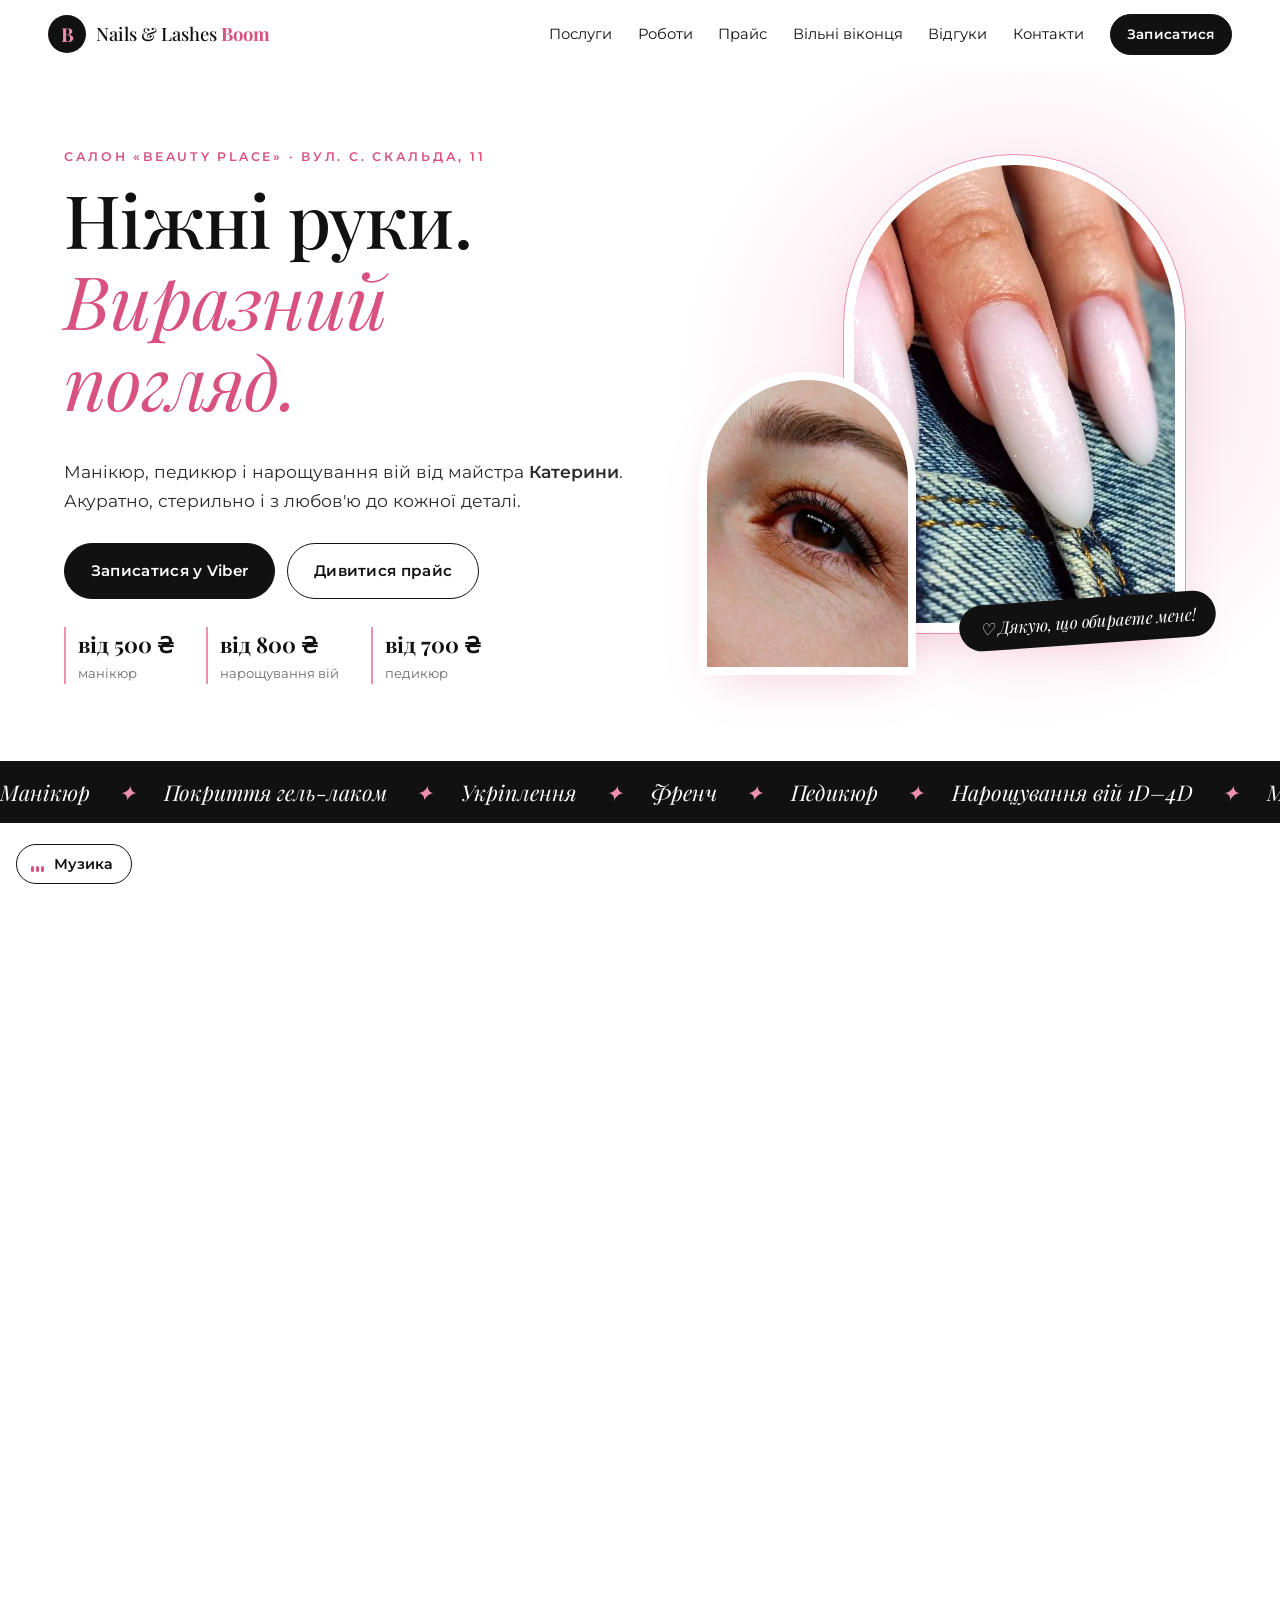
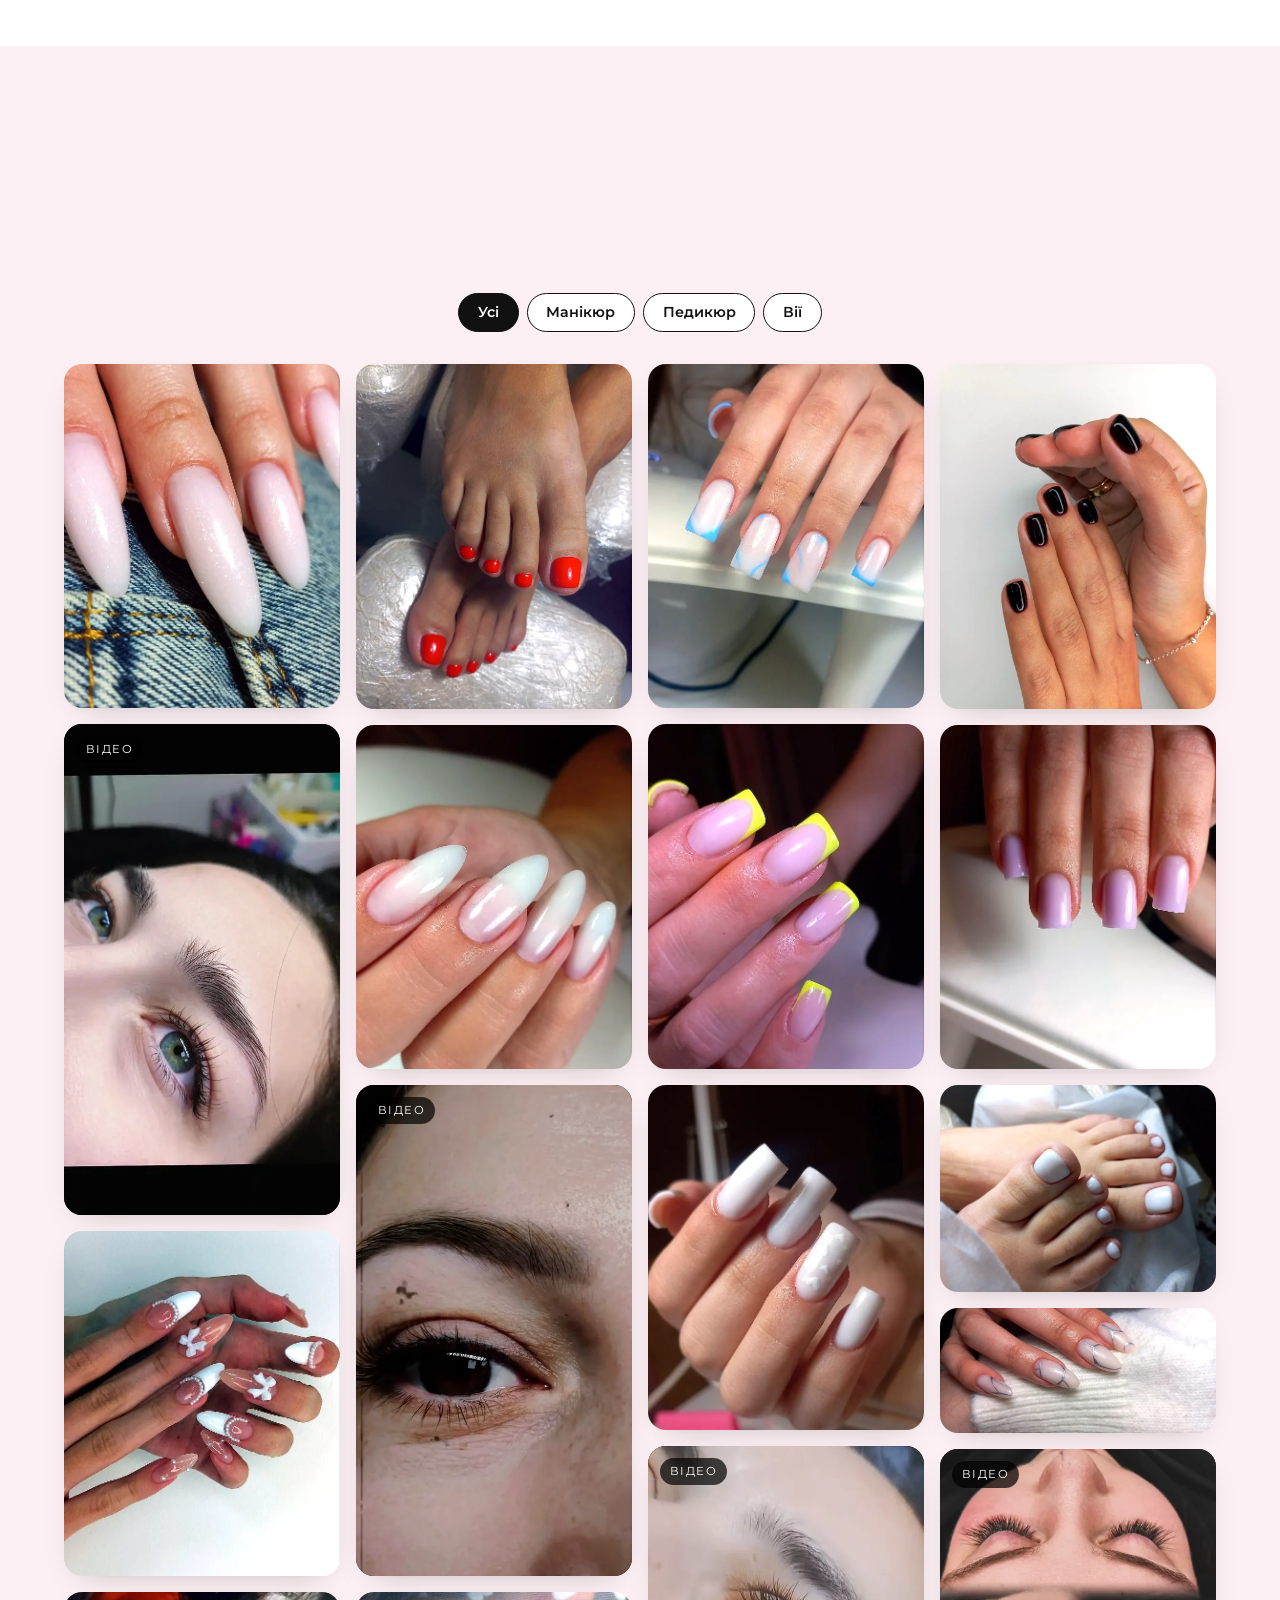
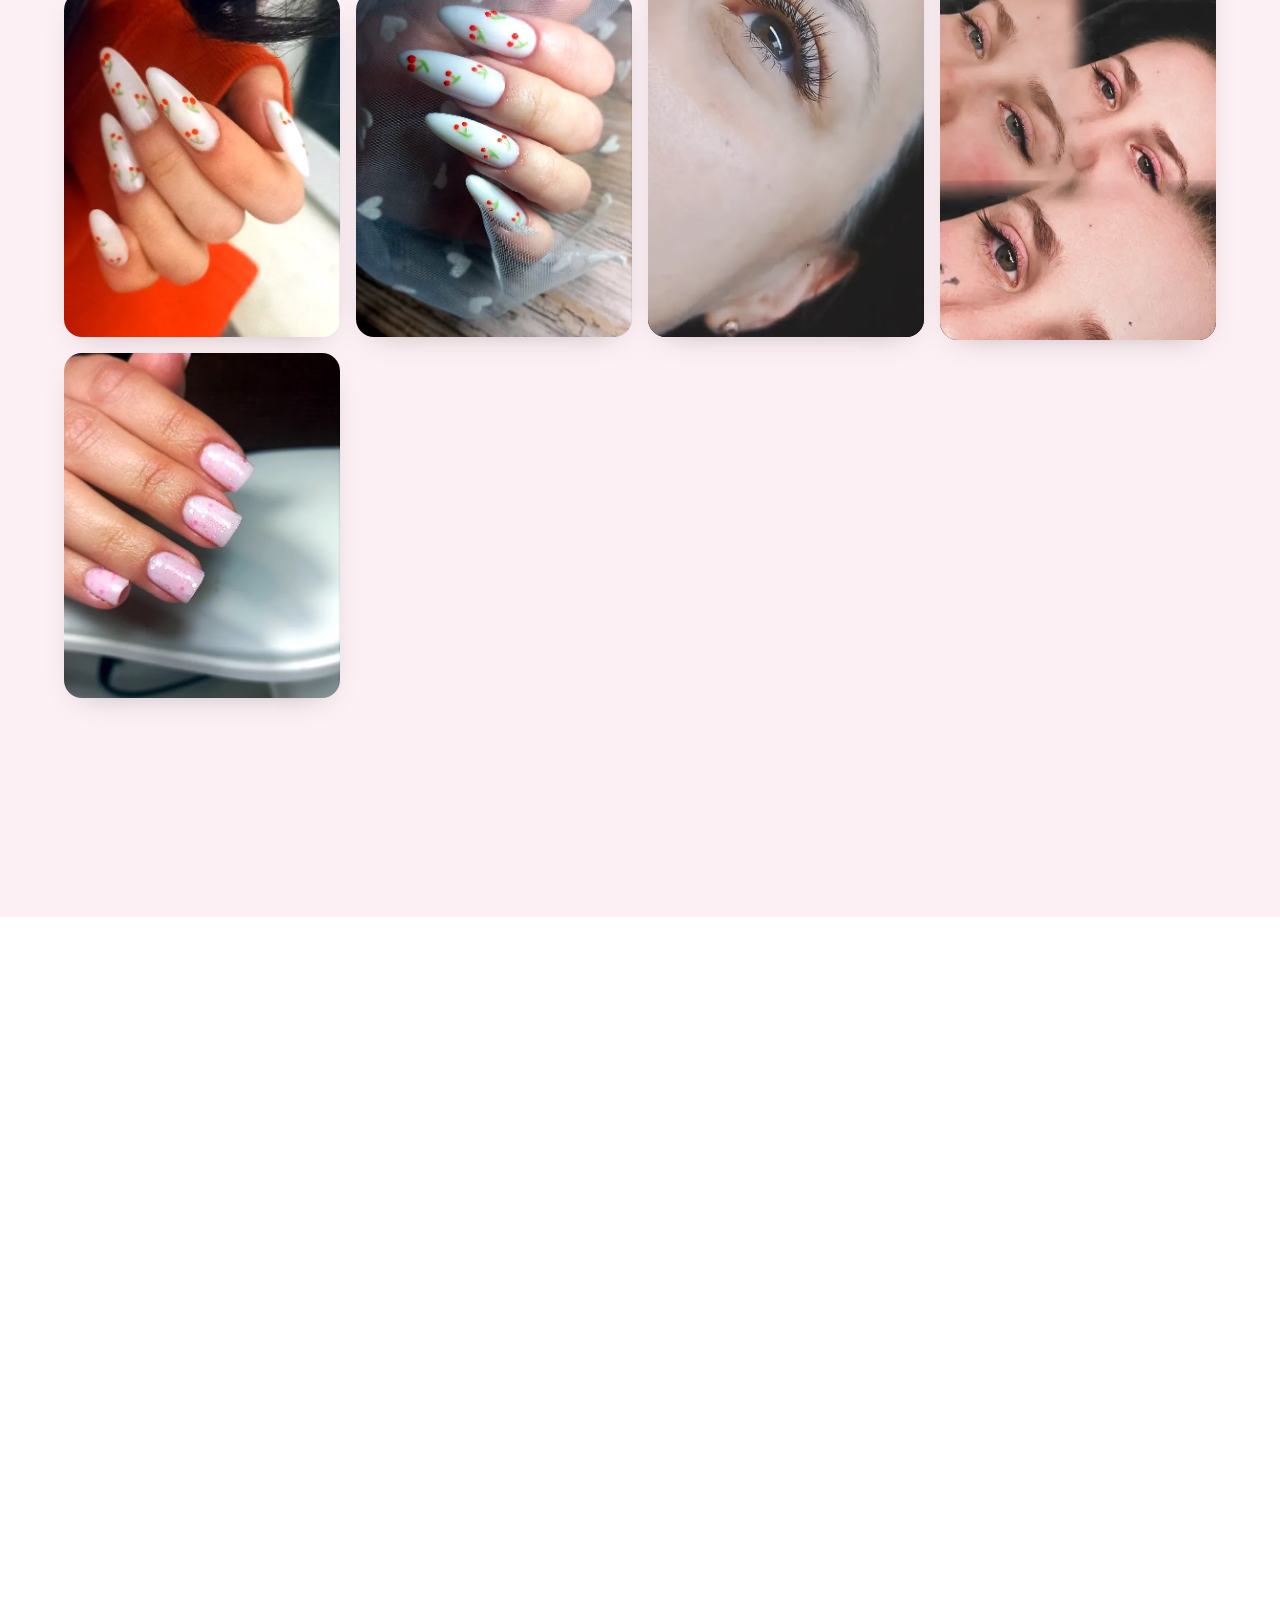
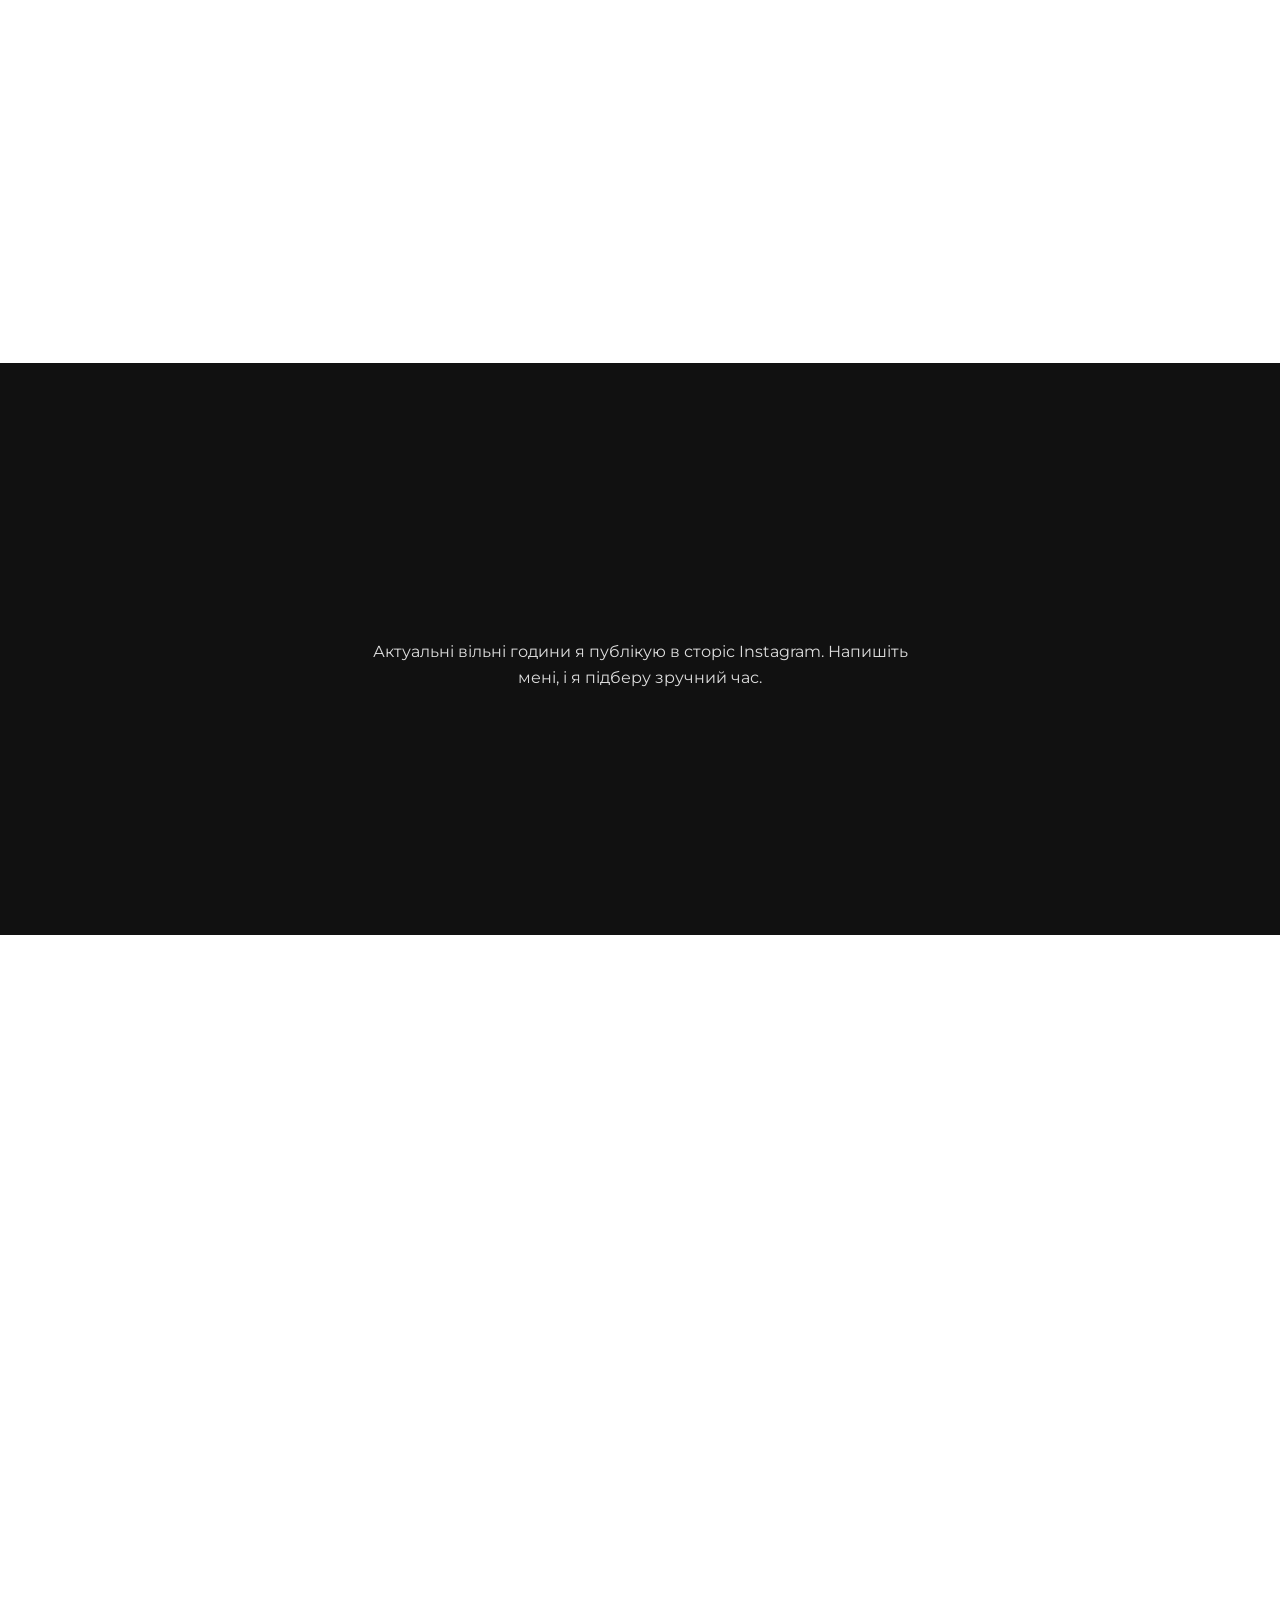
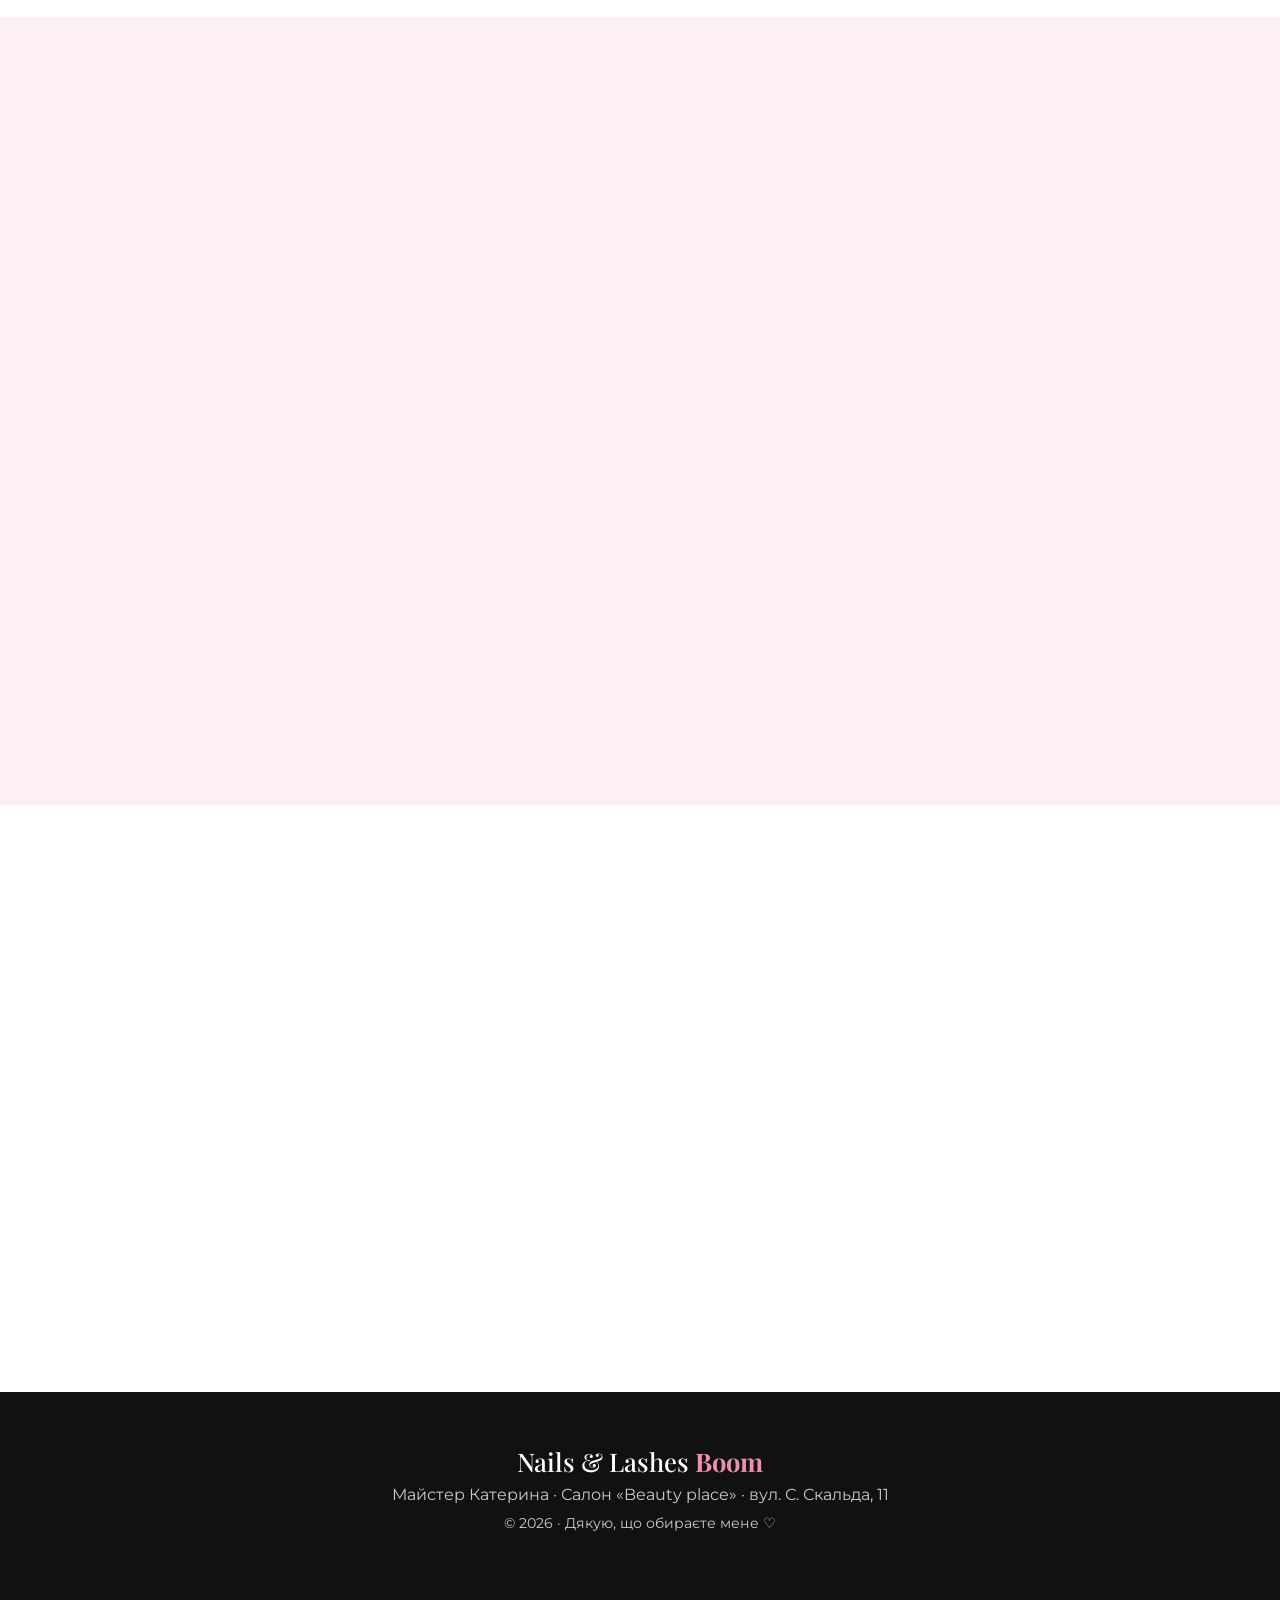
==== commit 8bb700e5: "Фото майстра з обличчям, форма відгуків, виправлено музичний плеєр" ====
--- a/index.html
+++ b/index.html
@@ -195,13 +195,17 @@
     </div>
     <div class="reviews" id="reviews-list"></div>
     <div class="reviews-empty reveal" id="reviews-empty" hidden>
-      <p>Тут з'являться відгуки моїх клієнток. Були у мене? Буду дуже вдячна за кілька слів у Viber або Instagram ♡</p>
+      <p>Тут з'являться відгуки моїх клієнток. Були у мене? Буду дуже вдячна за кілька слів ♡</p>
+    </div>
+    <div class="review-cta reveal">
+      <a class="btn" href="https://docs.google.com/forms/d/e/1FAIpQLSfCxnFWMc1Vt8N6U9603MUczpJbSyiPWRXA5IgWX3nveB-kJA/viewform" target="_blank" rel="noopener noreferrer">Залишити відгук</a>
+      <p class="small muted">Відгук з'явиться на сайті після перевірки. Щоб не було спаму, форма просить увійти в Google (один відгук з акаунта).</p>
     </div>
   </section>
 
   <section class="section section-tint about" id="about">
     <div class="about-art reveal">
-      <div class="arch"><img src="master-01.webp" alt="Майстер Катерина в салоні" width="577" height="1280" loading="lazy"></div>
+      <div class="arch"><img src="master-01.webp" alt="Майстер Катерина в салоні" width="427" height="628" loading="lazy"></div>
     </div>
     <div class="about-text reveal">
       <p class="eyebrow">Про майстра</p>
--- a/style.css
+++ b/style.css
@@ -242,3 +242,6 @@
   *,*::before,*::after{animation:none!important;transition:none!important;scroll-behavior:auto!important}
   .js .reveal{opacity:1;transform:none}
 }
+.review-cta{text-align:center;margin-top:32px}
+.review-cta .small{max-width:32em;margin:12px auto 0}
+.about-art .arch img{object-position:50% 20%}
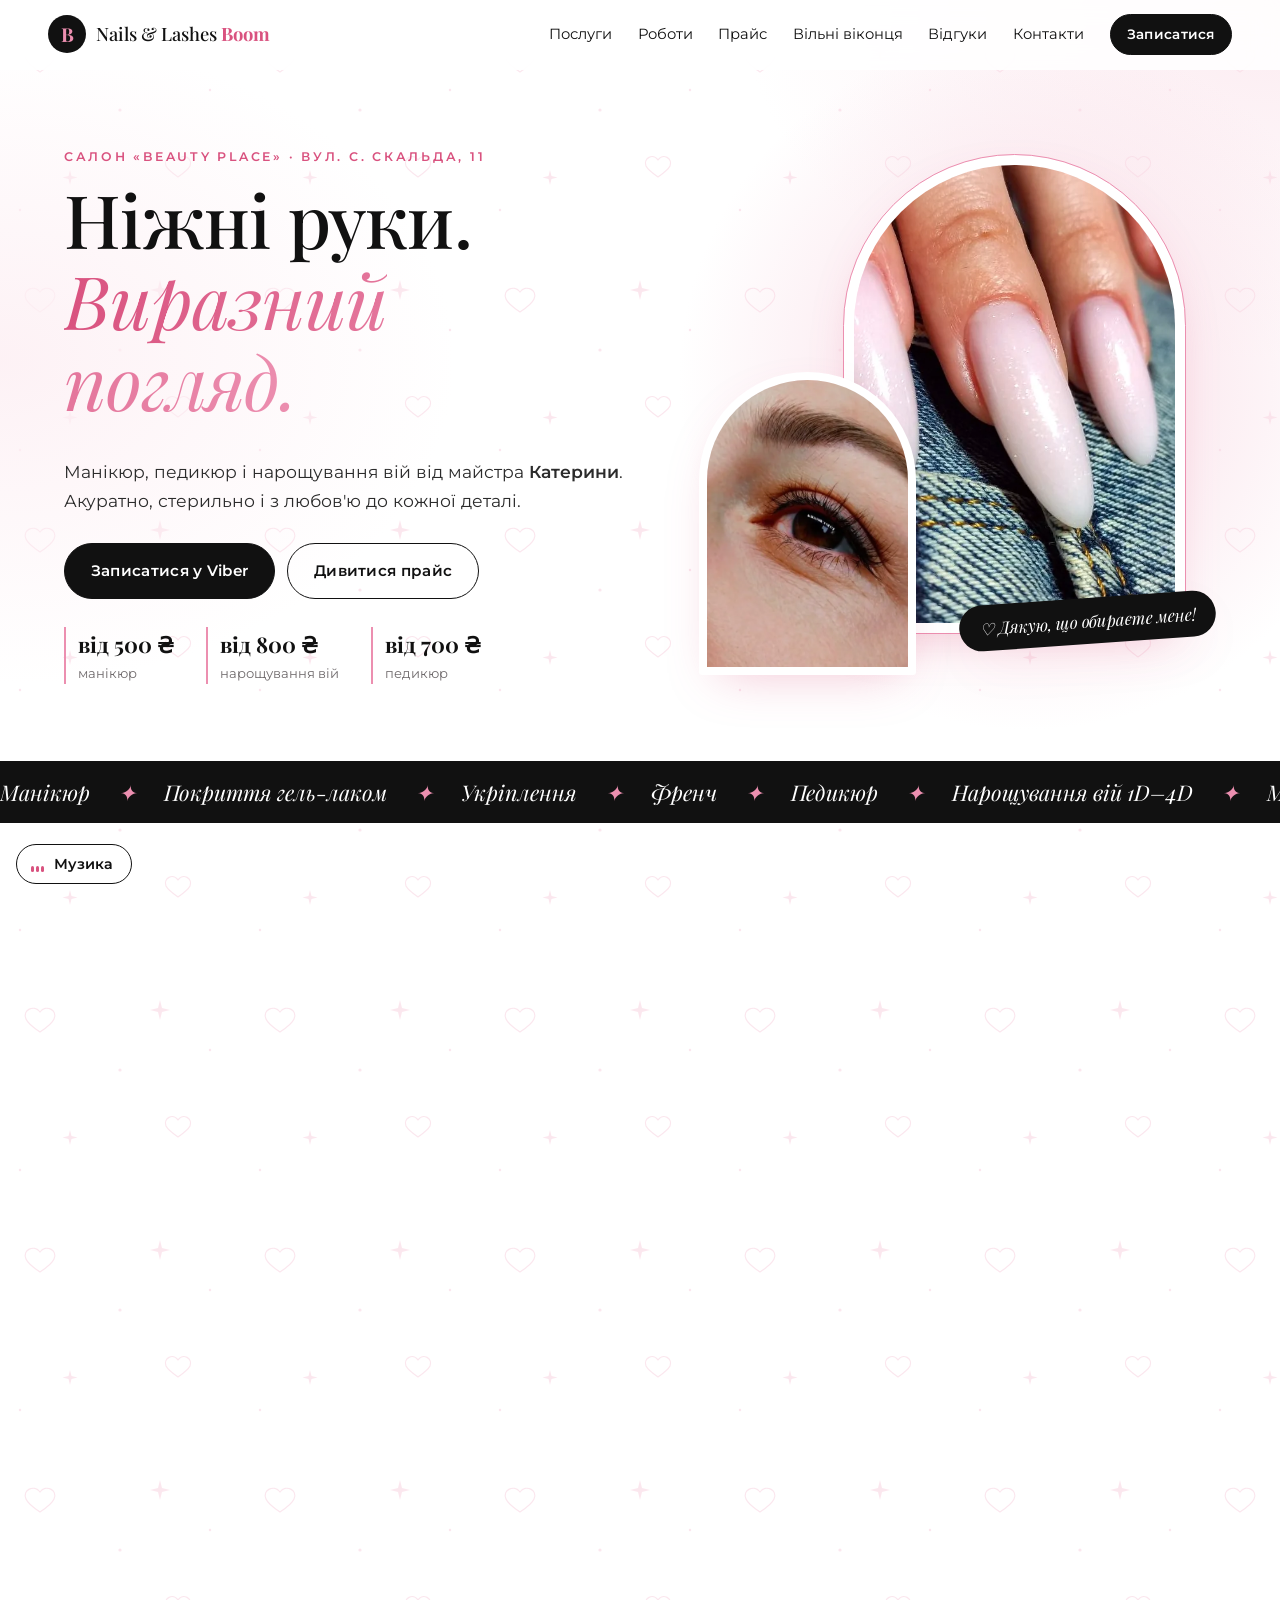
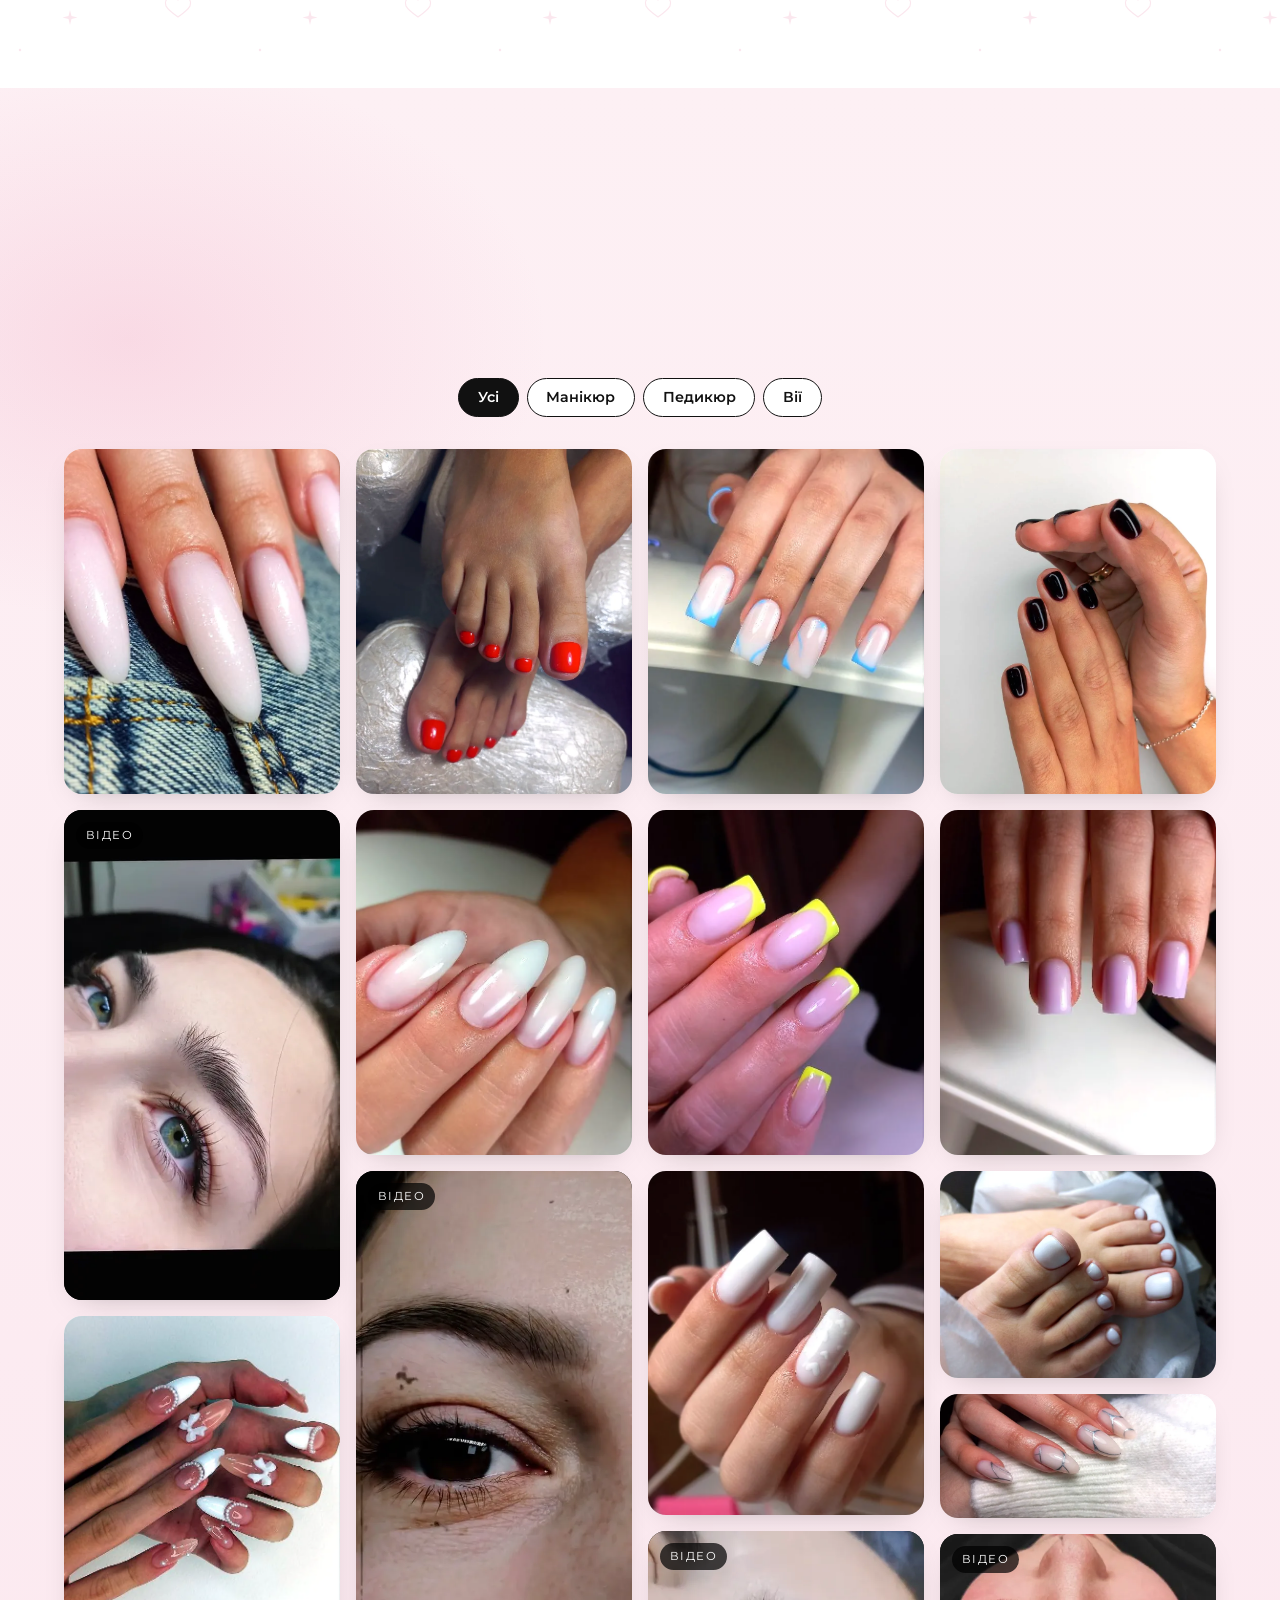
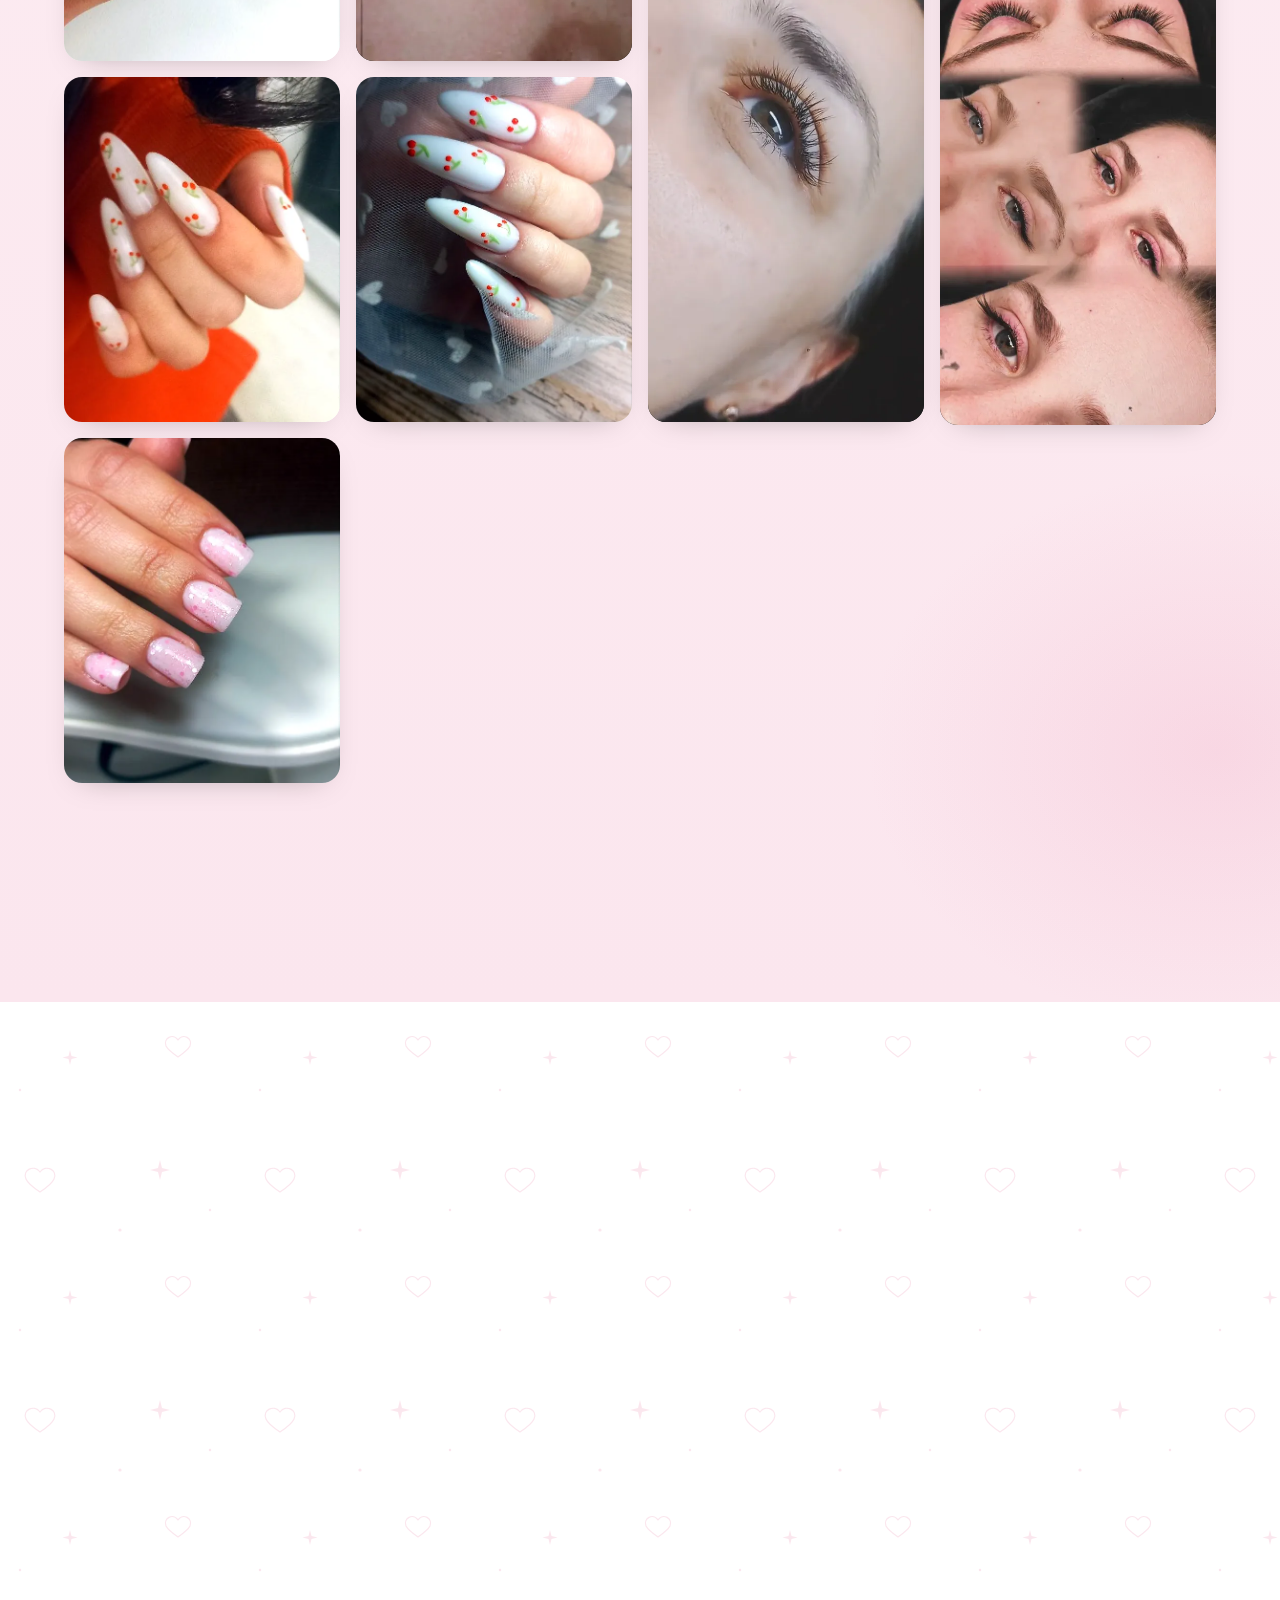
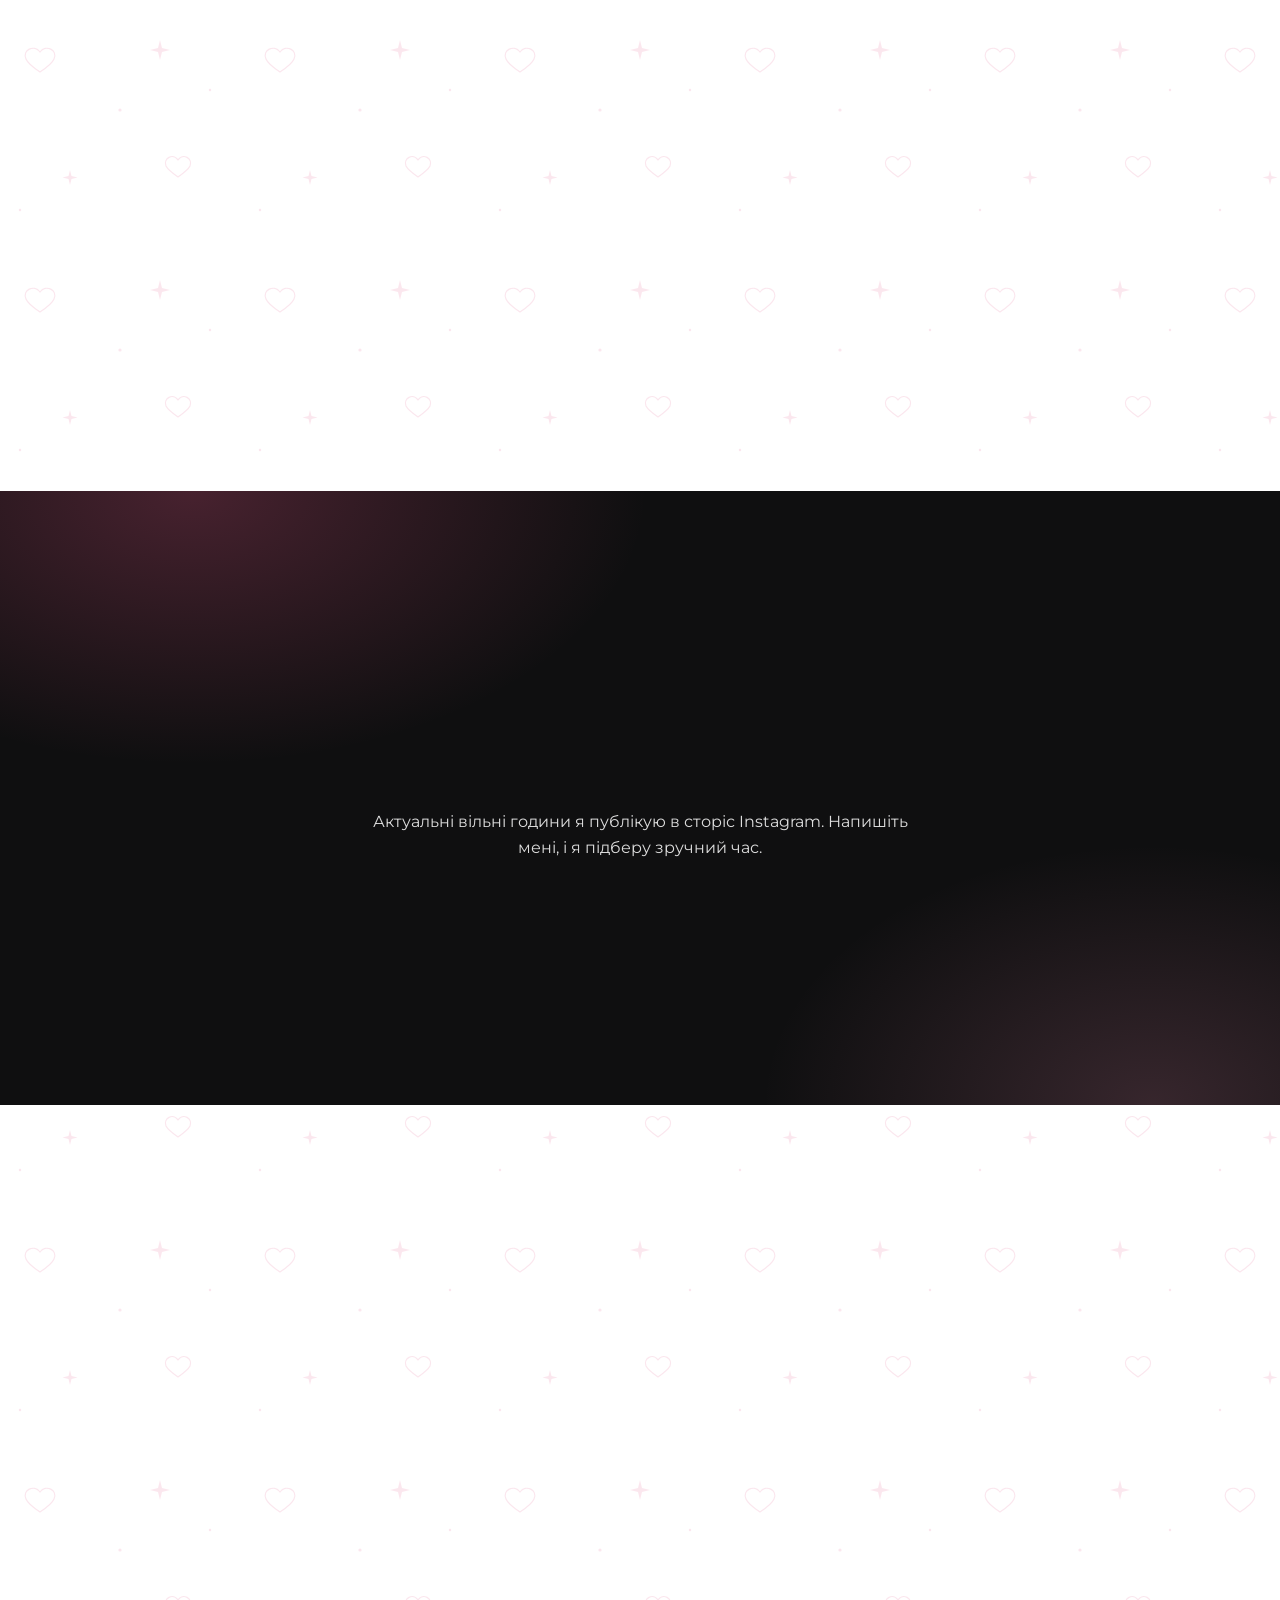
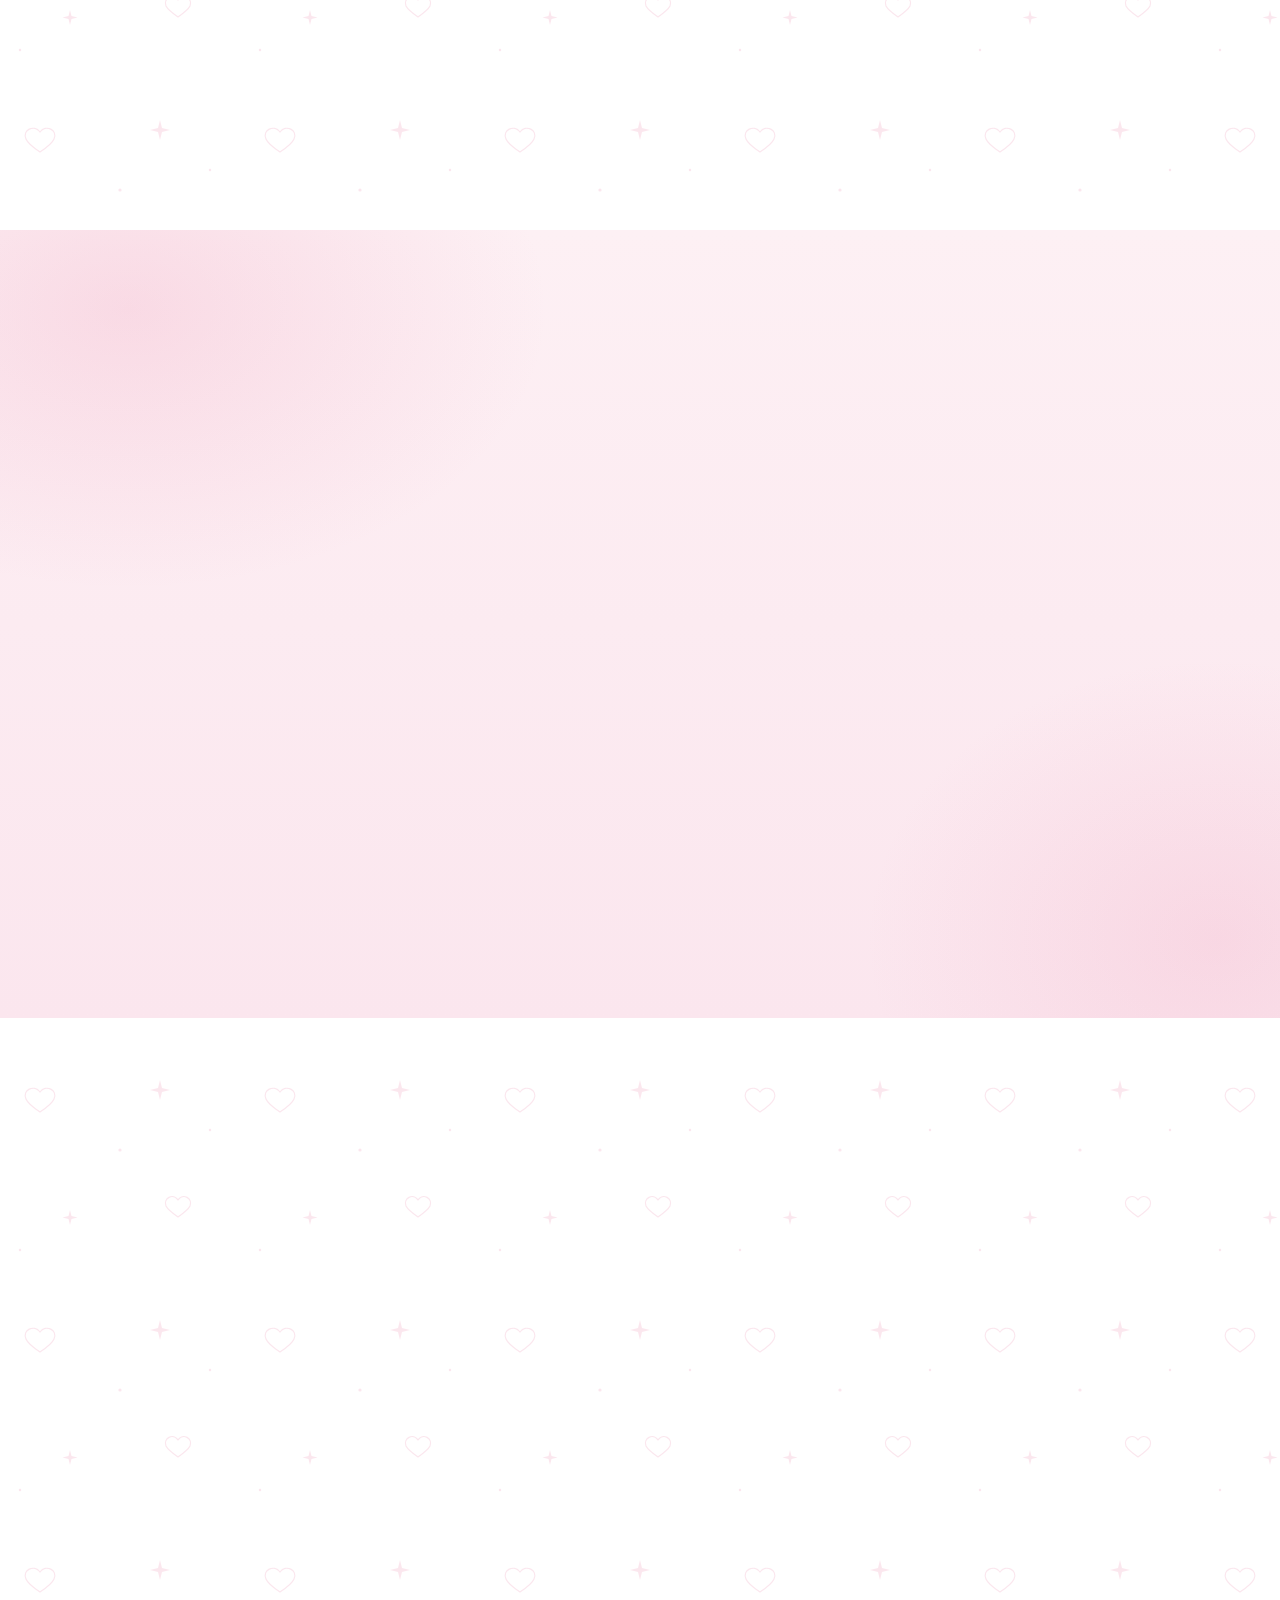
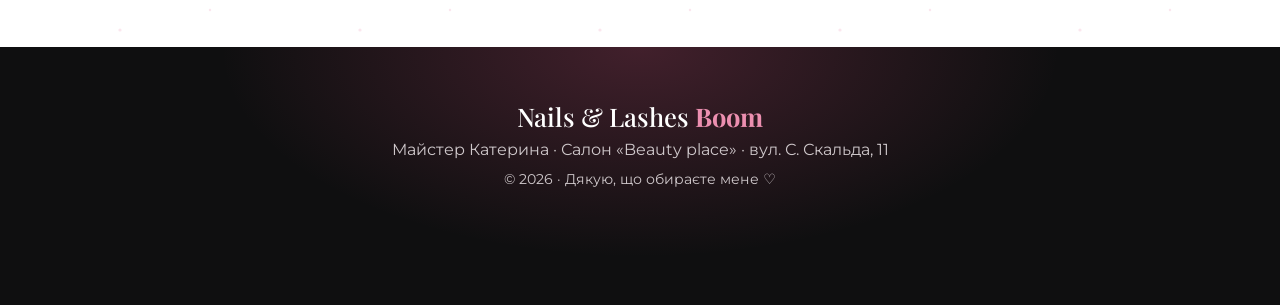
==== commit dcf7b4c8: "Музика SoundCloud, гарніший фон" ====
--- a/index.html
+++ b/index.html
@@ -3,7 +3,7 @@
 <head>
 <meta charset="utf-8">
 <meta name="viewport" content="width=device-width, initial-scale=1, viewport-fit=cover">
-<meta http-equiv="Content-Security-Policy" content="default-src 'none'; script-src 'self'; style-src 'self'; img-src 'self'; font-src 'self'; media-src 'self'; connect-src 'self'; manifest-src 'self'; frame-src https://www.youtube-nocookie.com; base-uri 'none'; form-action 'none'; object-src 'none'; upgrade-insecure-requests">
+<meta http-equiv="Content-Security-Policy" content="default-src 'none'; script-src 'self'; style-src 'self'; img-src 'self'; font-src 'self'; media-src 'self'; connect-src 'self'; manifest-src 'self'; frame-src https://w.soundcloud.com; base-uri 'none'; form-action 'none'; object-src 'none'; upgrade-insecure-requests">
 <meta name="referrer" content="no-referrer">
 <meta http-equiv="Permissions-Policy" content="camera=(), microphone=(), geolocation=(), payment=(), usb=()">
 <title>Nails &amp; Lashes Boom · Майстер Катерина · манікюр, педикюр, нарощування вій</title>
@@ -262,7 +262,7 @@
   </button>
   <div class="player-box" id="player-box" hidden>
     <div class="player-frame" id="player-frame"></div>
-    <p class="player-note">Плеєр YouTube. <a href="https://music.youtube.com/watch?v=OoqVcoAYOPM" target="_blank" rel="noopener noreferrer">Відкрити в YouTube Music</a></p>
+    <p class="player-note">Tebra · Slow. <a href="https://soundcloud.com/onlybangs/tebra-slow" target="_blank" rel="noopener noreferrer">Відкрити в SoundCloud</a></p>
   </div>
 </div>
 
--- a/style.css
+++ b/style.css
@@ -195,7 +195,7 @@
 .player.playing .eq i:nth-child(3){animation-delay:.4s}
 @keyframes eq{50%{height:16px}}
 .player-box{width:min(320px,calc(100vw - 32px));background:#fff;border:1.5px solid var(--line);border-radius:18px;padding:10px;box-shadow:var(--shadow)}
-.player-frame{aspect-ratio:16/9;border-radius:12px;overflow:hidden;background:#000}
+.player-frame{height:166px;border-radius:12px;overflow:hidden;background:#000}
 .player-frame iframe{width:100%;height:100%;border:0;display:block}
 .player-note{margin:8px 4px 2px;font-size:.78rem;color:var(--muted)}
 
@@ -245,3 +245,27 @@
 .review-cta{text-align:center;margin-top:32px}
 .review-cta .small{max-width:32em;margin:12px auto 0}
 .about-art .arch img{object-position:50% 20%}
+
+/* --- декоративний фон --- */
+body{background:
+  radial-gradient(900px 600px at 100% 0%,rgba(249,219,229,.55),transparent 60%),
+  radial-gradient(700px 500px at 0% 40%,rgba(253,240,244,.9),transparent 65%),
+  url(bg-pattern.svg) repeat,
+  #fff;background-attachment:fixed,fixed,scroll,scroll}
+.section-tint{background:
+  radial-gradient(600px 400px at 10% 10%,rgba(236,143,176,.22),transparent 70%),
+  radial-gradient(500px 400px at 95% 90%,rgba(236,143,176,.18),transparent 70%),
+  linear-gradient(180deg,#fdf0f4,#fbe6ee)}
+.section-dark{background:
+  radial-gradient(700px 420px at 15% 0%,rgba(217,82,127,.28),transparent 65%),
+  radial-gradient(600px 400px at 90% 100%,rgba(236,143,176,.18),transparent 65%),
+  #0f0f10}
+.section-dark .slot{background:rgba(255,255,255,.04);backdrop-filter:blur(6px);-webkit-backdrop-filter:blur(6px)}
+.footer{background:radial-gradient(600px 300px at 50% 0%,rgba(217,82,127,.25),transparent 70%),#0f0f10}
+.price-card,.contact,.reviews-empty{backdrop-filter:blur(4px);-webkit-backdrop-filter:blur(4px)}
+.price-card:not(.price-dark),.contact{background:rgba(255,255,255,.82)}
+.section-head h2{position:relative;display:inline-block}
+.section-head h2::after{content:"";display:block;width:64px;height:3px;margin:14px auto 0;border-radius:3px;background:linear-gradient(90deg,var(--pink),var(--pink-deep))}
+.about .section-head h2::after,.about-text h2::after{margin-left:0}
+.hero h1 em{background:linear-gradient(90deg,var(--pink-deep),#ec8fb0);-webkit-background-clip:text;background-clip:text;color:transparent}
+@media (max-width:820px){body{background-attachment:scroll,scroll,scroll,scroll}}
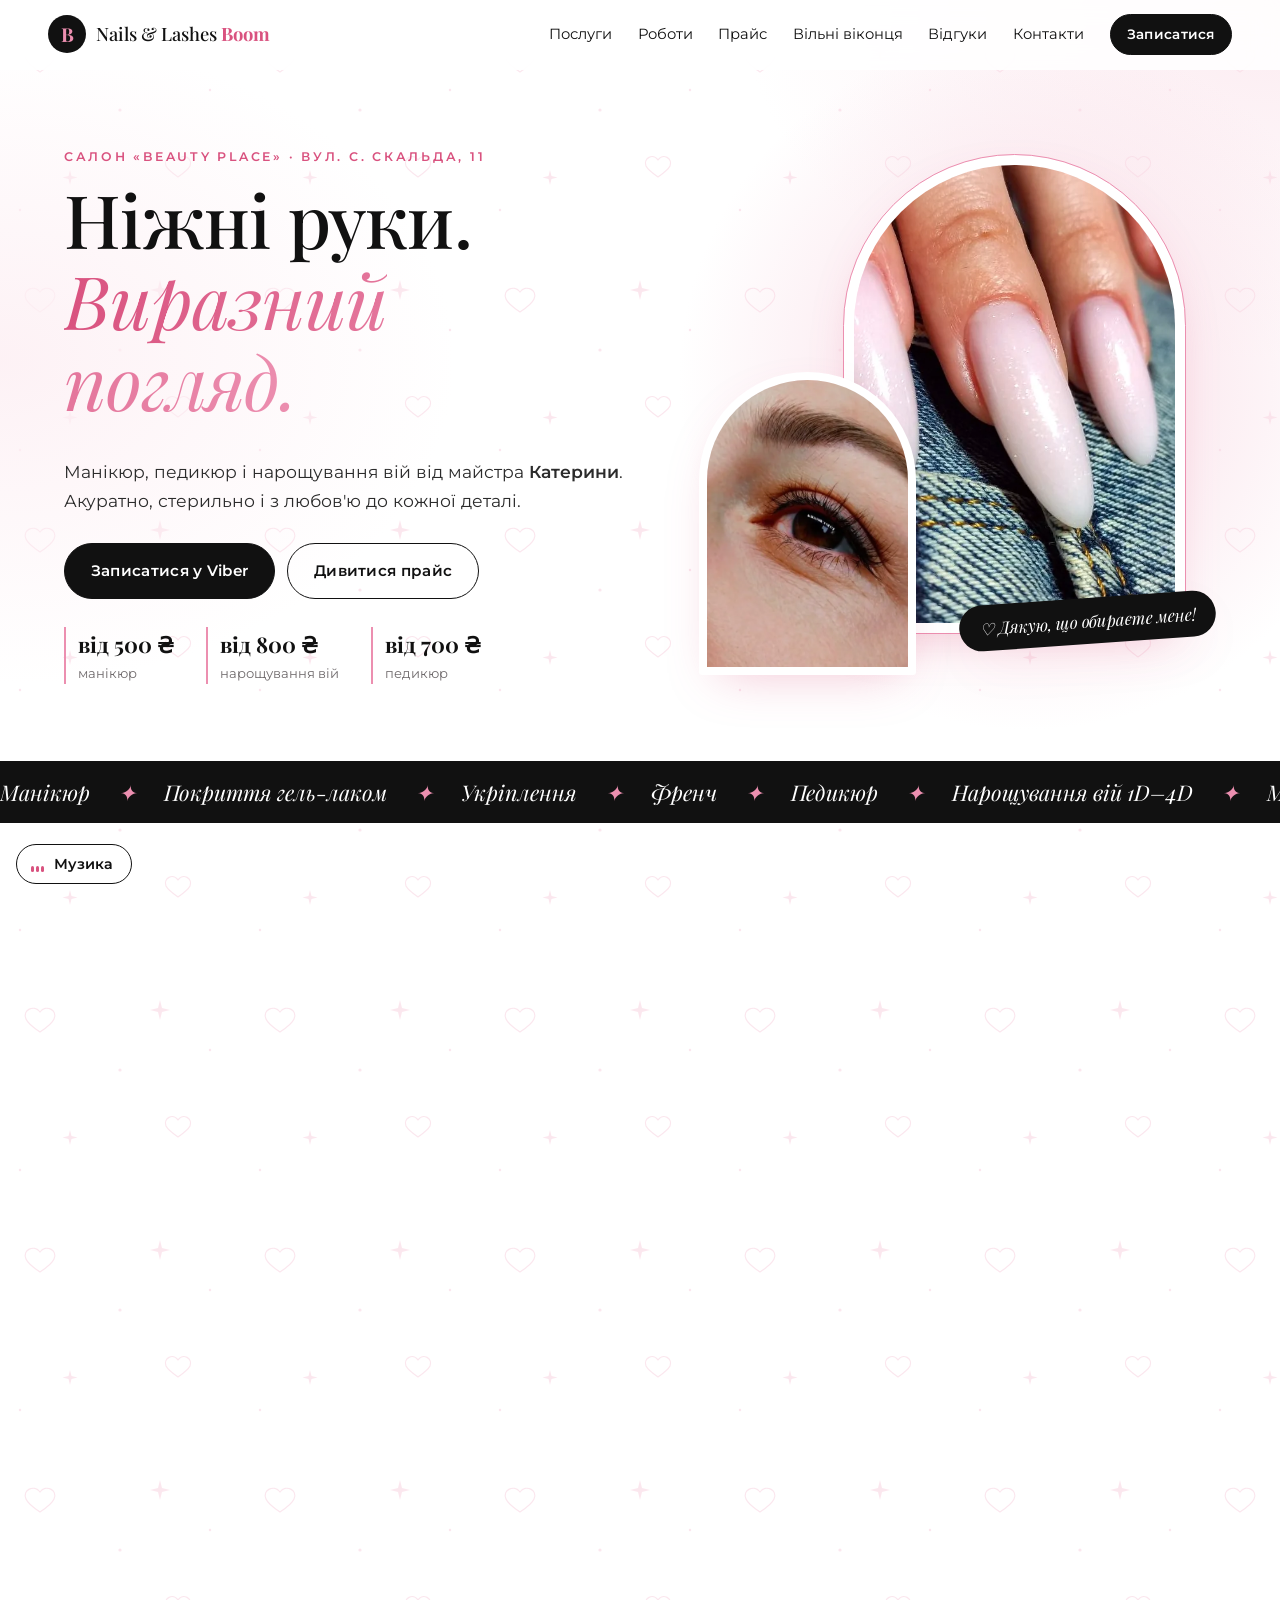
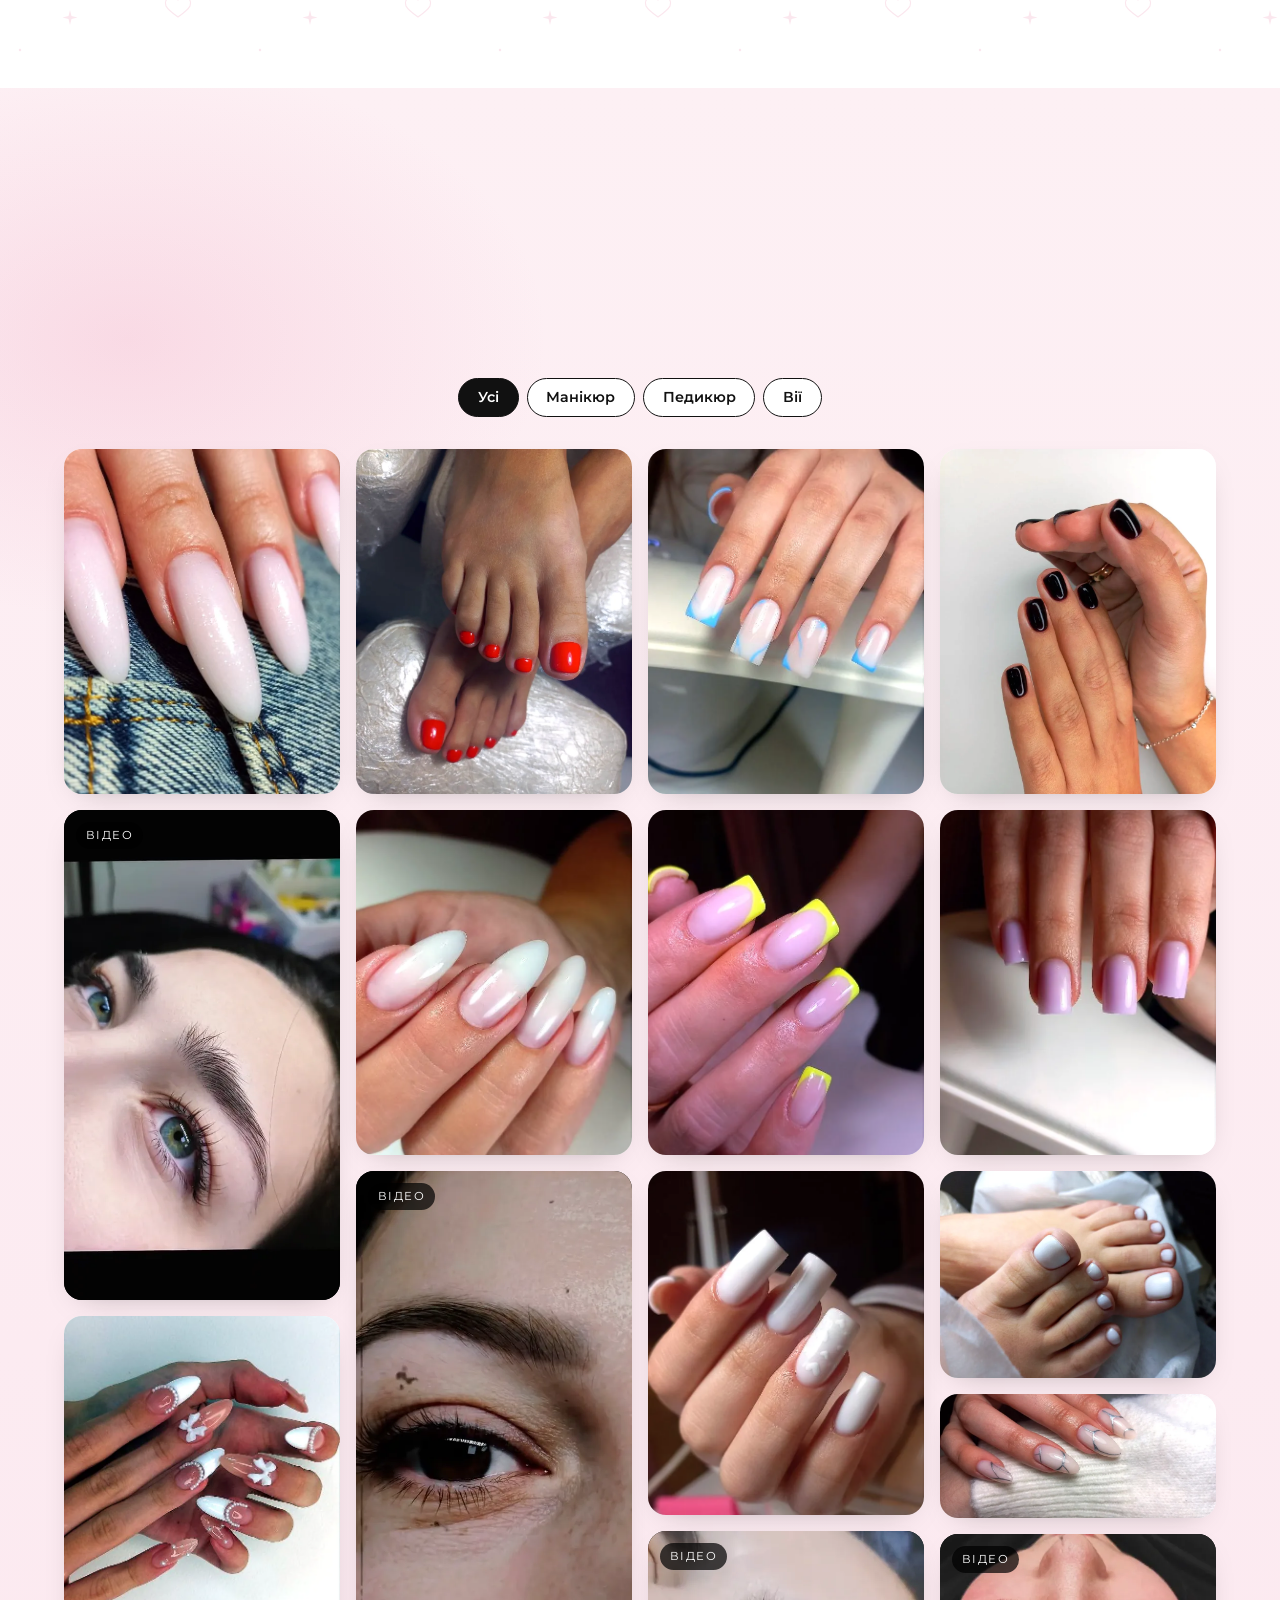
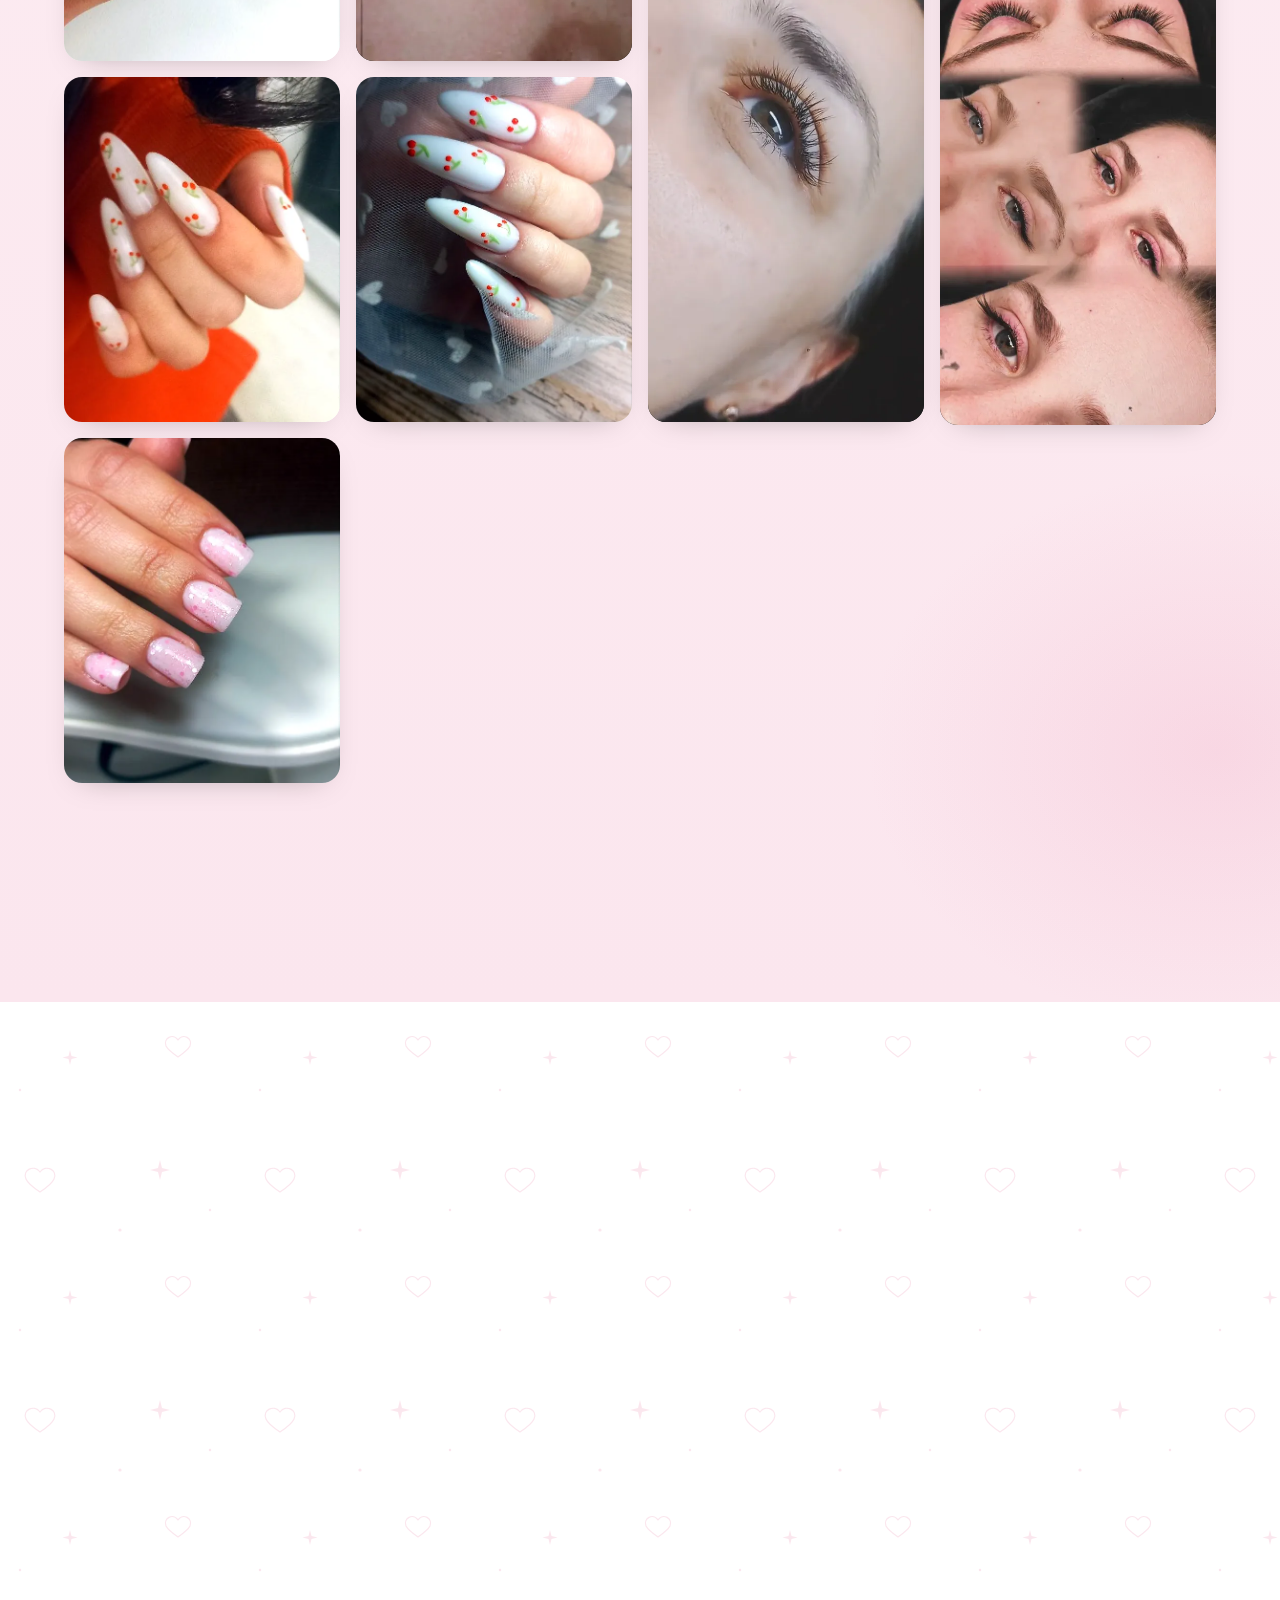
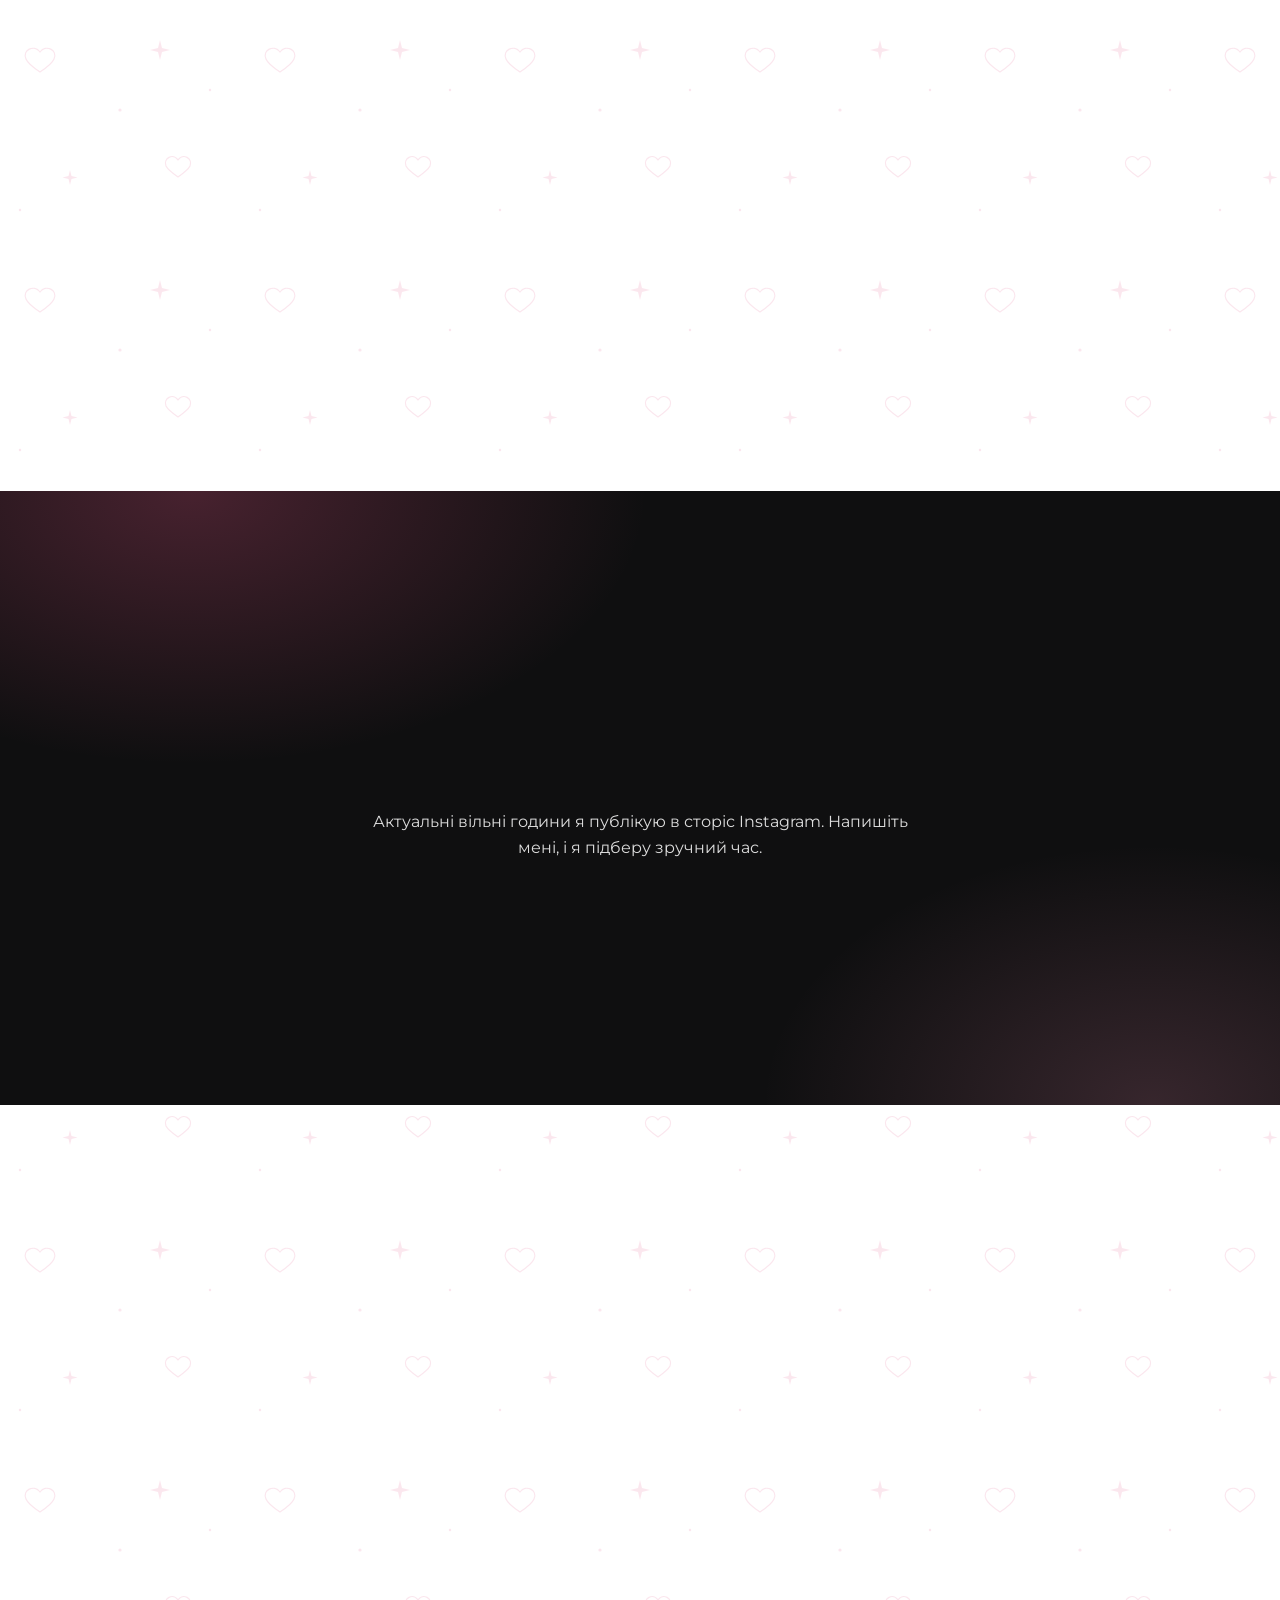
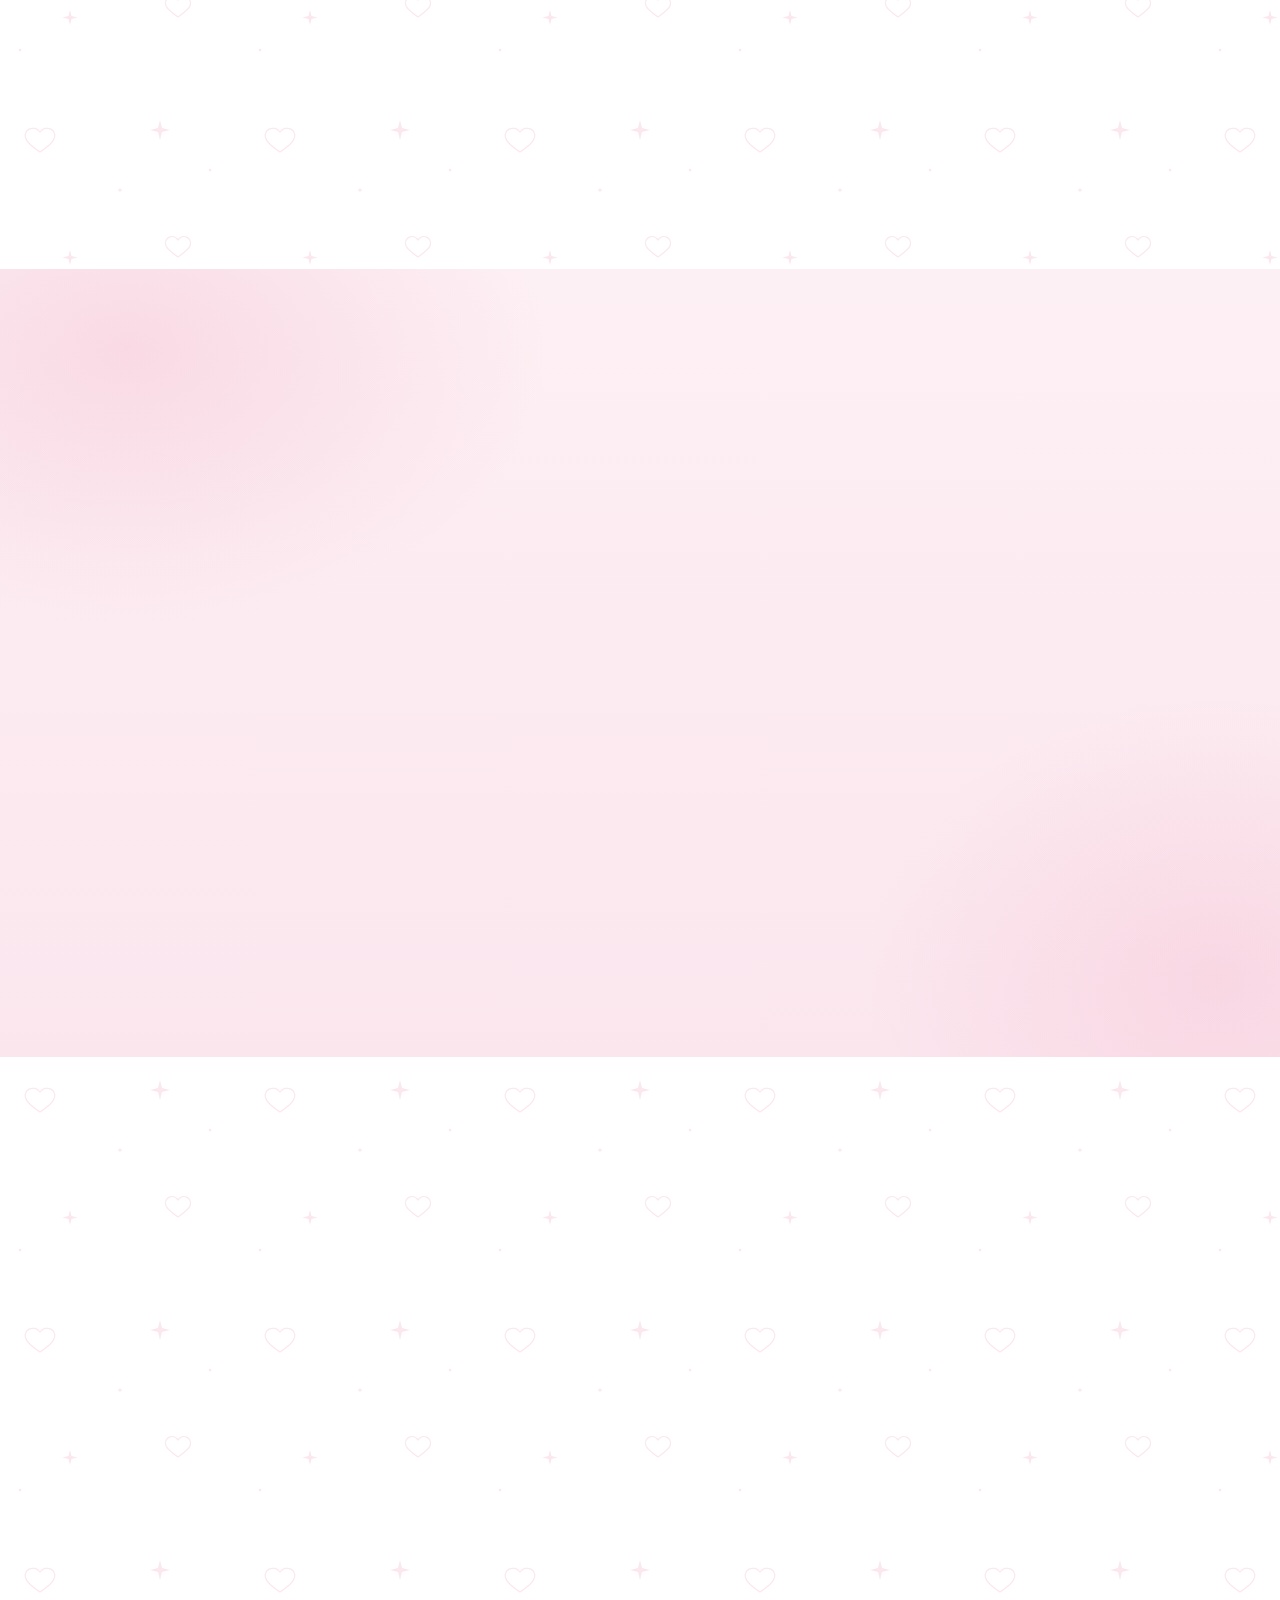
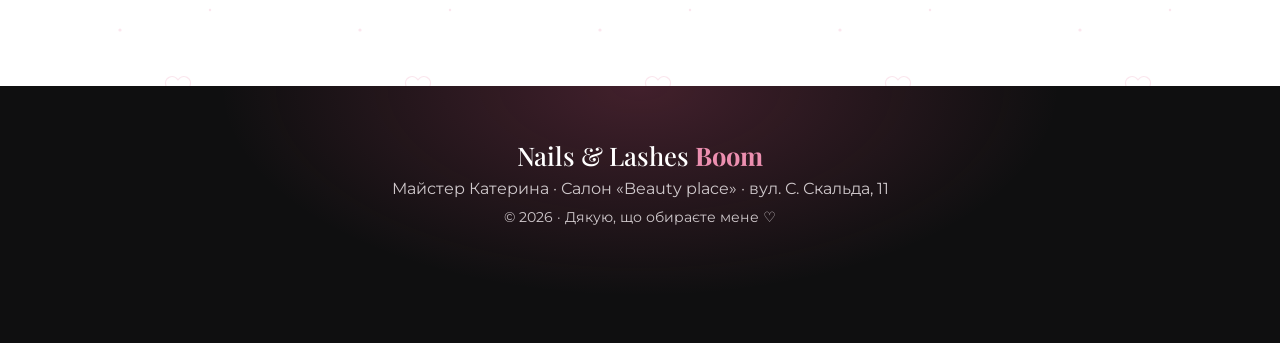
==== commit 790e462f: "Відгуки публікуються автоматично з Google Форми" ====
--- a/index.html
+++ b/index.html
@@ -3,7 +3,7 @@
 <head>
 <meta charset="utf-8">
 <meta name="viewport" content="width=device-width, initial-scale=1, viewport-fit=cover">
-<meta http-equiv="Content-Security-Policy" content="default-src 'none'; script-src 'self'; style-src 'self'; img-src 'self'; font-src 'self'; media-src 'self'; connect-src 'self'; manifest-src 'self'; frame-src https://w.soundcloud.com; base-uri 'none'; form-action 'none'; object-src 'none'; upgrade-insecure-requests">
+<meta http-equiv="Content-Security-Policy" content="default-src 'none'; script-src 'self'; style-src 'self'; img-src 'self'; font-src 'self'; media-src 'self'; connect-src 'self' https://docs.google.com https://*.googleusercontent.com; manifest-src 'self'; frame-src https://w.soundcloud.com; base-uri 'none'; form-action 'none'; object-src 'none'; upgrade-insecure-requests">
 <meta name="referrer" content="no-referrer">
 <meta http-equiv="Permissions-Policy" content="camera=(), microphone=(), geolocation=(), payment=(), usb=()">
 <title>Nails &amp; Lashes Boom · Майстер Катерина · манікюр, педикюр, нарощування вій</title>
@@ -199,7 +199,7 @@
     </div>
     <div class="review-cta reveal">
       <a class="btn" href="https://docs.google.com/forms/d/e/1FAIpQLSfCxnFWMc1Vt8N6U9603MUczpJbSyiPWRXA5IgWX3nveB-kJA/viewform" target="_blank" rel="noopener noreferrer">Залишити відгук</a>
-      <p class="small muted">Відгук з'явиться на сайті після перевірки. Щоб не було спаму, форма просить увійти в Google (один відгук з акаунта).</p>
+      <p class="small muted">Відгук з'явиться на сайті автоматично за кілька хвилин. Щоб не було ботів і спаму, форма просить увійти в Google (один відгук з акаунта).</p>
     </div>
   </section>
 
--- a/style.css
+++ b/style.css
@@ -269,3 +269,5 @@
 .about .section-head h2::after,.about-text h2::after{margin-left:0}
 .hero h1 em{background:linear-gradient(90deg,var(--pink-deep),#ec8fb0);-webkit-background-clip:text;background-clip:text;color:transparent}
 @media (max-width:820px){body{background-attachment:scroll,scroll,scroll,scroll}}
+.reviews{display:flex;flex-wrap:wrap;justify-content:center;gap:20px}
+.review{flex:0 1 340px;margin:0;padding-top:44px}
